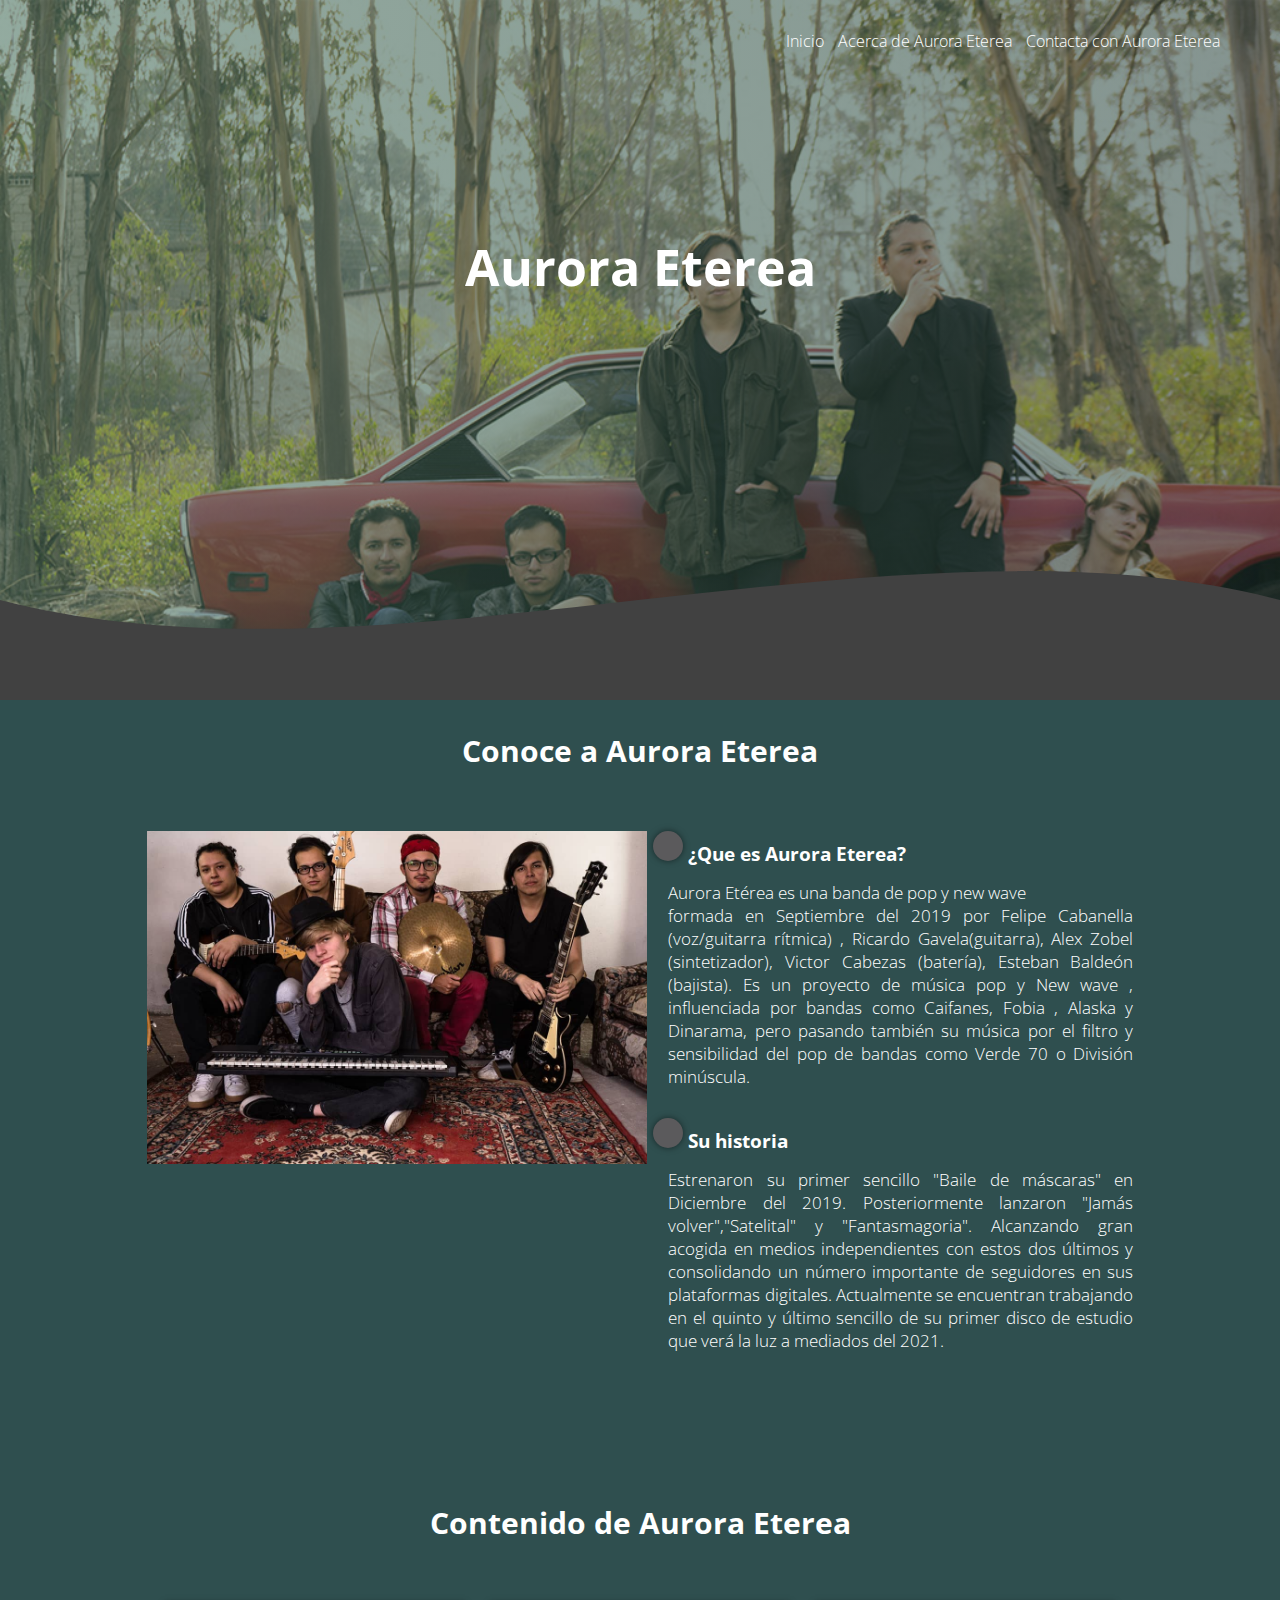
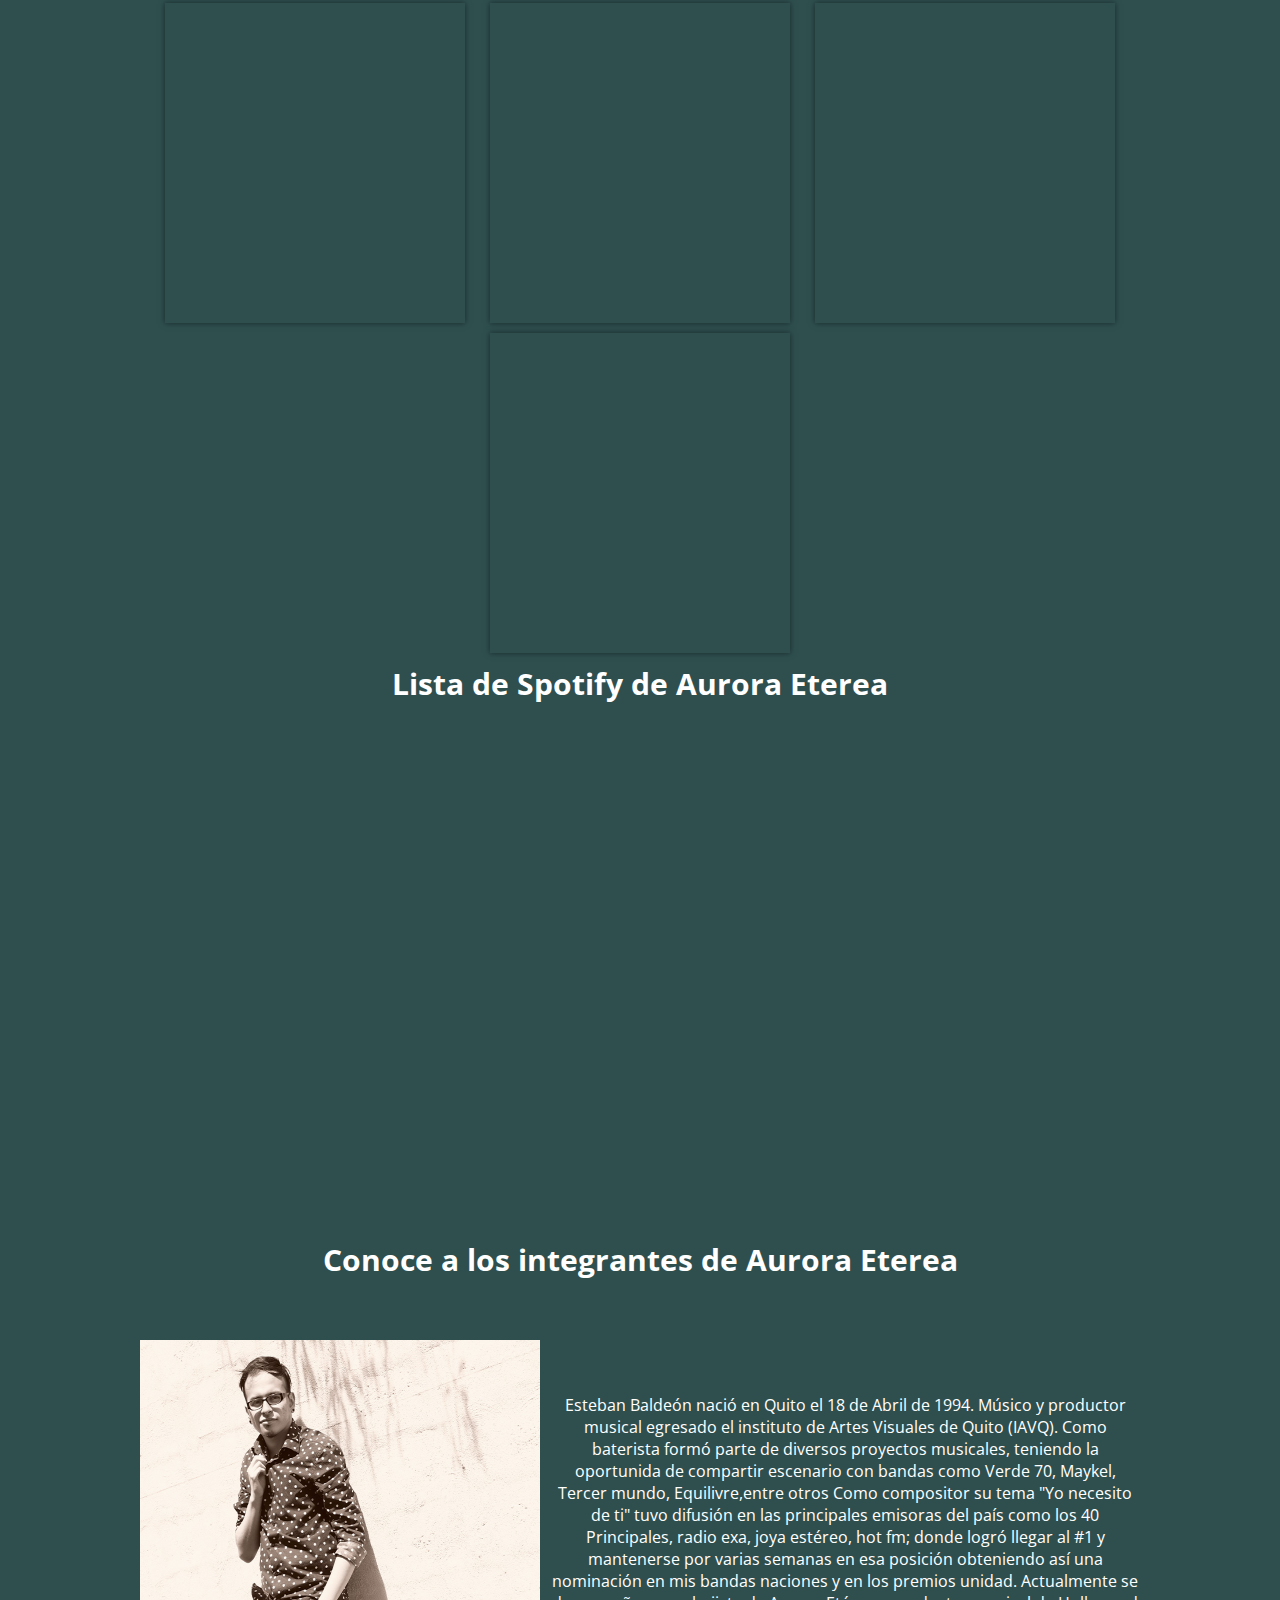
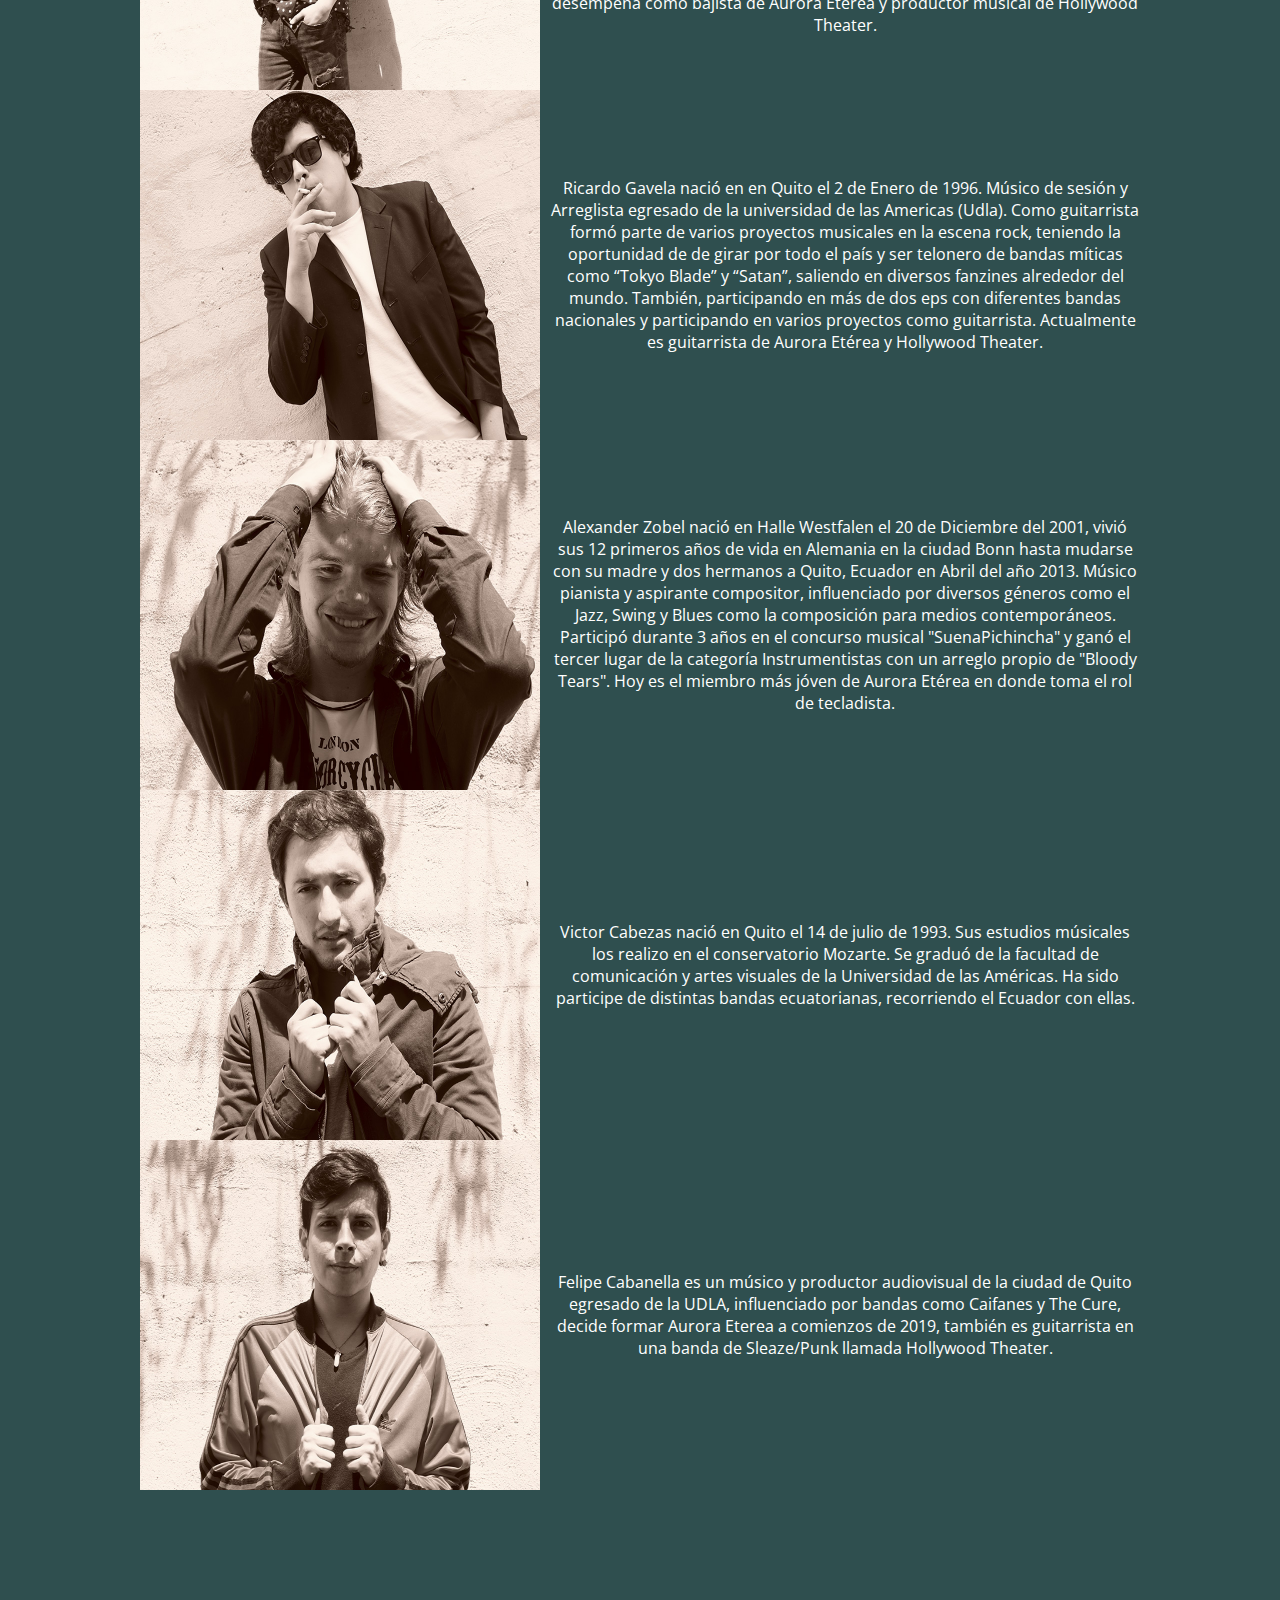
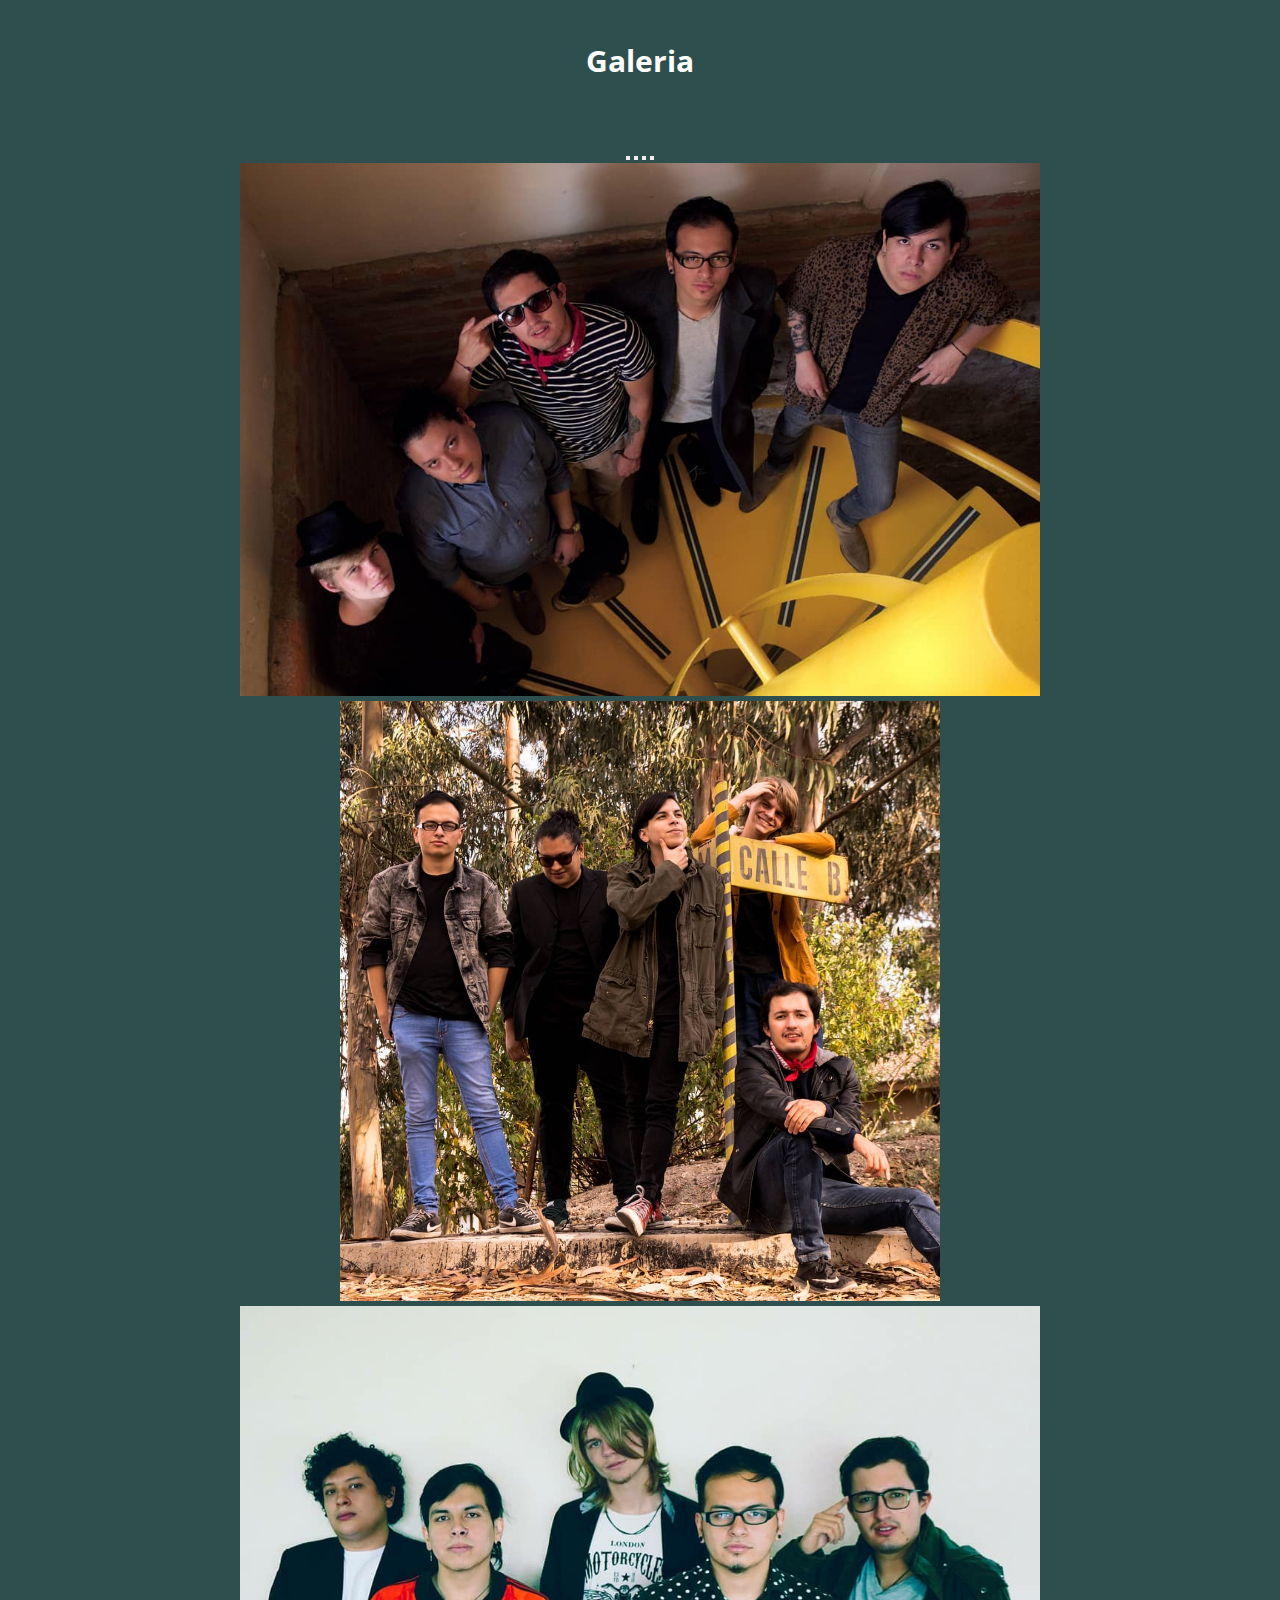
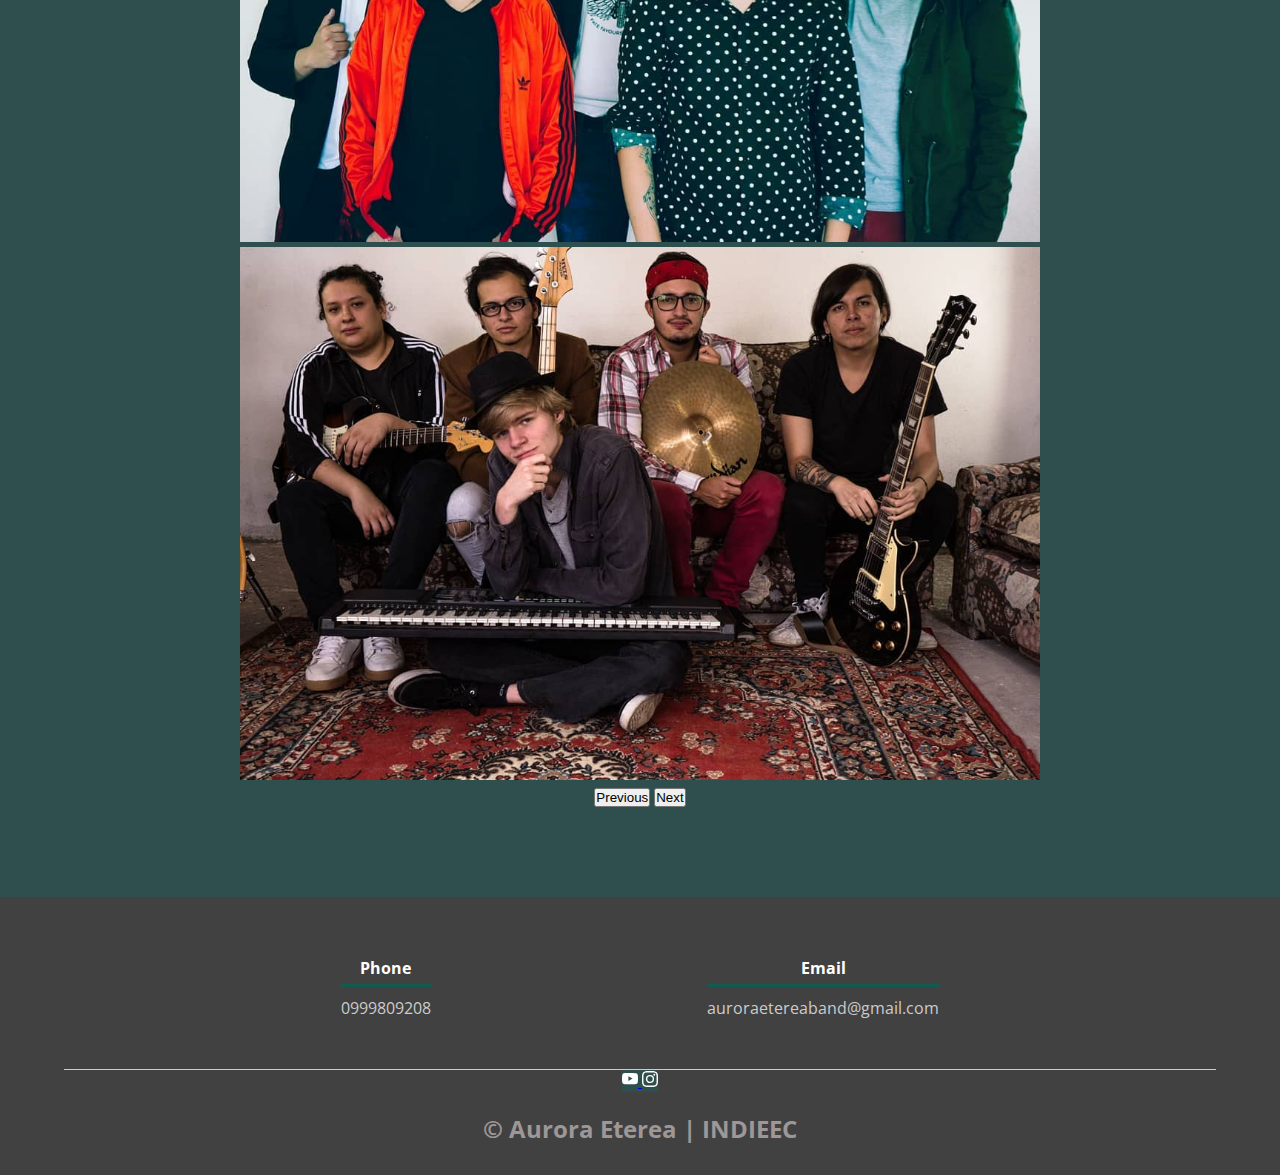
==== training/Página web AuroraEterea/index.html @ a6cabbe2 "aurora" ====
<!DOCTYPE html>
<html lang="es">

<head>
    <meta charset="UTF-8">
    <meta name="viewport" content="width=device-width, initial-scale=1.0">
    <meta http-equiv="X-UA-Compatible" content="ie=edge">
    <title>Página De Aurora Eterea</title>
    <link rel="shortcut icon" href="img/logops4.png" type="image/x-icon">
    <link rel="stylesheet" href="css/estilos.css">
    <link href="https://fonts.googleapis.com/css?family=Open+Sans:300,400,700,800&display=swap" rel="stylesheet"> 
    <link href="https://cdn.jsdelivr.net/npm/bootstrap@5.0.0-beta3/dist/css/bootstrap.min.css" rel="stylesheet" integrity="sha384-eOJMYsd53ii+scO/bJGFsiCZc+5NDVN2yr8+0RDqr0Ql0h+rP48ckxlpbzKgwra6" crossorigin="anonymous">
</head>

<body>
    <header class="mx-auto">
        <nav>
            <a href="https://jag-mosquera.github.io/training/html/cards.html">Inicio</a>
            <a href="#sobrenosotros">Acerca de Aurora Eterea</a>
            <a href="#contacto-banda">Contacta con Aurora Eterea</a>
        </nav>
        <section class="textos-header">
            <h1 class="mt-5">Aurora Eterea</h1>
        </section>
        <div class="wave" style="height: 150px; overflow: hidden;"><svg viewBox="0 0 500 150" preserveAspectRatio="none"
                style="height: 100%; width: 100%;">
                <path d="M0.00,49.98 C150.00,150.00 349.20,-50.00 500.00,49.98 L500.00,150.00 L0.00,150.00 Z"
                    style="stroke: none; fill:  #414141;"></path>
            </svg></div>
    </header>
    <main>
        <section class="contenedor sobre-nosotros" id=sobrenosotros>
            <h2 class="titulo">Conoce a Aurora Eterea</h2>
            <div class="contenedor-sobre-nosotros">
                <img src="img/auroraeterea_ec_20200909_3 - Esteban Baldeon D..png" alt="" class="imagen-about-us">
                <div class="contenido-textos">
                    <h3 style="color: white;"><span></span>¿Que es Aurora Eterea?</h3>
                    <p style="color: white;font-size: 17px;">Aurora Etérea es una banda de pop y new wave <br> formada en Septiembre del 2019 
                        por Felipe Cabanella (voz/guitarra rítmica) , Ricardo Gavela(guitarra), Alex Zobel (sintetizador), Victor Cabezas (batería), Esteban Baldeón (bajista).
                        Es un proyecto de música pop y New wave , influenciada por bandas como Caifanes, Fobia , Alaska y Dinarama, pero pasando también su música por el filtro y sensibilidad del pop de bandas como Verde 70 o División minúscula.</p>
                    <h3 style="color: white;"><span></span>Su historia</h3>
                    <p style="color: white; font-size: 17px;">Estrenaron su primer sencillo "Baile de máscaras" en Diciembre del 2019. Posteriormente lanzaron "Jamás volver","Satelital" y "Fantasmagoria". Alcanzando gran acogida en medios independientes con estos dos últimos y consolidando un número importante de seguidores en sus plataformas digitales.
                        Actualmente se encuentran trabajando en el quinto y último sencillo de su primer disco de estudio que verá la luz a mediados del 2021.</p>
                </div>
            </div>
        </section>
        <section class="portafolio" style="background-color: darkslategray;"> 
            <div class="contenedor">
                <h2 class="titulo">Contenido de Aurora Eterea</h2>
                <div class="galeria-port">
                    <div class="imagen-port">
                        <iframe width="300" height="315" src="https://www.youtube.com/embed/c3jq-E8yBq0" title="YouTube video player" frameborder="0" allow="accelerometer; autoplay; clipboard-write; encrypted-media; gyroscope; picture-in-picture" allowfullscreen></iframe>

                    </div>
                   
                    <div class="imagen-port">
                        <iframe width="300" height="315" src="https://www.youtube.com/embed/4abSCuJY9As" title="YouTube video player" frameborder="0" allow="accelerometer; autoplay; clipboard-write; encrypted-media; gyroscope; picture-in-picture" allowfullscreen></iframe>
                    </div>
                    <div class="imagen-port">
                        <iframe width="300" height="315" src="https://www.youtube.com/embed/-caGmzNxr68" title="YouTube video player" frameborder="0" allow="accelerometer; autoplay; clipboard-write; encrypted-media; gyroscope; picture-in-picture" allowfullscreen></iframe>
                    
                    </div>
                    <div class="imagen-port">
                        <iframe width="300" height="315" src="https://www.youtube.com/embed/eLz2HJqDyKE" title="YouTube video player" frameborder="0" allow="accelerometer; autoplay; clipboard-write; encrypted-media; gyroscope; picture-in-picture" allowfullscreen></iframe>
                    </div>
                </div>
                <h2  class="titulo mt-3">Lista de Spotify de Aurora Eterea</h2>
                <section>
                   <center><iframe src="https://open.spotify.com/embed/artist/0bboArPKy4xjjBRge7k4kN" width="290" height="350" frameborder="0" allowtransparency="true" allow="encrypted-media" class="mx-auto"></iframe></center> 
                </section>
            </div>
        </section>
    <!--
        <section class="clientes contenedor">
            <h2 class="titulo">Que opinan acerca de Aurora Eterea</h2>
            <div class="cards">
                <div class="card">
                    <img src="img/face1.jpg" alt="">
                    <div class="contenido-texto-card">
                        <h4>Name</h4>
                        <p>Lorem ipsum dolor sit amet consectetur adipisicing elit. Vitae, sapiente!</p>
                    </div>
                </div>
                <div class="card">
                    <img src="img/face2.jpg" alt="">
                    <div class="contenido-texto-card">
                        <h4>Name</h4>
                        <p>Lorem ipsum dolor sit amet consectetur adipisicing elit. Vitae, sapiente!</p>
                    </div>
                </div>
            </div>
        </section>
        --->
        <section class="about-services" style="background-color: darkslategray;">
            <div class="contenedor">
                <h2 class="titulo">Conoce a los integrantes de Aurora Eterea</h2>
                <center>
                <div class="servicio-cont">
                        <img src="img/DSC03781.JPG" alt=""  width="400" height="350" class="img-fluid">
                        
                        <p style="color: white; margin-left: 10px;" class="mt-1">Esteban Baldeón nació en Quito el 18 de Abril de 1994.
                            Músico y productor musical egresado el instituto de
                            Artes Visuales de Quito (IAVQ). Como baterista formó
                            parte de diversos proyectos musicales, teniendo la
                            oportunida de compartir escenario con bandas como
                            Verde 70, Maykel, Tercer mundo, Equilivre,entre otros
                            Como compositor su tema "Yo necesito de ti" tuvo
                            difusión en las principales emisoras del país como los
                            40 Principales, radio exa, joya estéreo, hot fm; donde
                            logró llegar al #1 y mantenerse por varias semanas en
                            esa posición obteniendo así una nominación en mis
                            bandas naciones y en los premios unidad. Actualmente
                            se desempeña como bajista de Aurora Etérea y
                            productor musical de Hollywood Theater.</p>
                    </div>
                </center>
                <center>
                    <div class="servicio-cont mt-2">
                        <img src="img/DSC03762.JPG" alt="" width="400" height="350" class="img-fluid">
                        
                        <p style="color: white; margin-left: 10px;" class="mt-1" >Ricardo Gavela nació en en Quito el 2 de Enero de 1996.
                            Músico de sesión y Arreglista egresado de la universidad
                            de las Americas (Udla). Como guitarrista formó parte de
                            varios proyectos musicales en la escena rock, teniendo
                             la oportunidad de de girar por todo el país y ser telonero
                            de bandas míticas como “Tokyo Blade” y “Satan”, saliendo
                            en diversos fanzines alrededor del mundo. También,
                            participando en más de dos eps con diferentes bandas
                            nacionales y participando en varios proyectos como
                            guitarrista. Actualmente es guitarrista de Aurora Etérea
                            y Hollywood Theater.</p>
                    </div>
                </center>
                <center>

                    <div class="servicio-cont mt-2">
                        <img src="img/DSC03746.JPG"width="400" height="350" class="img-fluid">
                        
                        <p style="color: white; margin-left: 10px;" class="mt-1">Alexander Zobel nació en Halle Westfalen el 20 de Diciembre
                            del 2001, vivió sus 12 primeros años de vida en Alemania en
                            la ciudad Bonn hasta mudarse con su madre y dos hermanos
                            a Quito, Ecuador en Abril del año 2013. Músico pianista y
                            aspirante compositor, influenciado por diversos géneros
                            como el Jazz, Swing y Blues como la composición para
                            medios contemporáneos. Participó durante 3 años en el
                            concurso musical "SuenaPichincha" y ganó el tercer lugar de
                            la categoría Instrumentistas con un arreglo propio de
                            "Bloody Tears". Hoy es el miembro más jóven de Aurora Etérea
                            en donde toma el rol de tecladista.</p>
                    </div>
                </center>
                <center>
                    <div class="servicio-cont mt-2">
                        <img src="img/DSC03795.JPG"width="400" height="350" class="img-fluid">
                        <p style="color: white; margin-left: 10px;" class="mt-1"">Victor Cabezas nació en Quito el 14 de julio de 1993.
                            Sus estudios músicales los realizo en el conservatorio
                            Mozarte. Se graduó de la facultad de comunicación y
                            artes visuales de la Universidad de las Américas. Ha
                            sido participe de distintas bandas ecuatorianas,
                            recorriendo el Ecuador con ellas.</p>
                    </div>
                </center>
                <center>
                    <div class="servicio-cont mt-2">
                        <img src="img/DSC03830.JPG"width="400" height="350" class="img-fluid">
                        <p style="color: white; margin-left: 10px;" class="mt-1"" >Felipe Cabanella es un músico y productor
                            audiovisual de la ciudad de Quito egresado
                            de la UDLA, influenciado por bandas como
                            Caifanes y The Cure, decide formar Aurora
                            Eterea a comienzos de 2019, también es
                            guitarrista en una banda de Sleaze/Punk
                            llamada Hollywood Theater.</p>
                    </div>
                </center>
                    <div class="servicio-ind">
                        
                    </div>
                </div>
                    </section>
        <section class="about-services " style="background-color:darkslategray;">
            <div class="contenedor">
                <h2 class="titulo">Galeria</h2>
                <center>
                    
                    <div id="carouselExampleIndicators" class="carousel slide" data-bs-ride="carousel">
                        <div class="carousel-indicators">
                          <button type="button" data-bs-target="#carouselExampleIndicators" data-bs-slide-to="0" class="active" aria-current="true" aria-label="Slide 1"></button>
                          <button type="button" data-bs-target="#carouselExampleIndicators" data-bs-slide-to="1" aria-label="Slide 2"></button>
                          <button type="button" data-bs-target="#carouselExampleIndicators" data-bs-slide-to="2" aria-label="Slide 3"></button>
                          <button type="button" data-bs-target="#carouselExampleIndicators" data-bs-slide-to="3" aria-label="Slide 4"></button>
                        </div>
                        <div class="carousel-inner">
                          <div class="carousel-item active">
                            <img src="img/auroraeterea_ec_20200917_1 - Esteban Baldeon D..png" class="d-block w-60 img-fluid" alt="..." style="max-width: 80%;">
                          </div>
                          <div class="carousel-item">
                            <img src="img/auroraeterea_ec_20201002_2 - Esteban Baldeon D..png" class="d-block w-60 img-fluid" alt="..." style="max-width: 60%;">
                          </div>
                          <div class="carousel-item">
                            <img src="img/auroraeterea_ec_20210325_122359 - Esteban Baldeon D..jpg" class="d-block w-60 img-fluid" alt="..." style="max-width: 80%;">
                          </div>
                          <div class="carousel-item">
                            <img src="img/auroraeterea_ec_20200909_3 - Esteban Baldeon D..png" class="d-block w-60 img-fluid" alt="..."  style="max-width: 80%;">
                          </div>
                        </div>
                        <button class="carousel-control-prev" type="button" data-bs-target="#carouselExampleIndicators" data-bs-slide="prev">
                          <span class="carousel-control-prev-icon" aria-hidden="true"></span>
                          <span class="visually-hidden">Previous</span>
                        </button>
                        <button class="carousel-control-next" type="button" data-bs-target="#carouselExampleIndicators" data-bs-slide="next">
                          <span class="carousel-control-next-icon" aria-hidden="true"></span>
                          <span class="visually-hidden">Next</span>
                        </button>
                      </div>
                </center>
        </section>
    </main>
    <footer>
        <div class="contenedor-footer">
            <div class="content-foo">
                <h4>Phone</h4>
                <p>0999809208</p>
            </div>
            <div class="content-foo">
                <h4>Email</h4>
                <p>auroraetereaband@gmail.com</p>
            </div>
           
        </div>
        <div id="contacto-banda">
        <center class="mt-1">
          <a type="button" class="btn" href="https://youtube.com/channel/UC7AYu0XoNUonoOu46rYmiGQ"
          style="background-color: darkslategray;">
            
            <svg xmlns="http://www.w3.org/2000/svg" width="16" height="16" fill="white" class="bi bi-youtube" viewBox="0 0 16 16">
<path d="M8.051 1.999h.089c.822.003 4.987.033 6.11.335a2.01 2.01 0 0 1 1.415 1.42c.101.38.172.883.22 1.402l.01.104.022.26.008.104c.065.914.073 1.77.074 1.957v.075c-.001.194-.01 1.108-.082 2.06l-.008.105-.009.104c-.05.572-.124 1.14-.235 1.558a2.007 2.007 0 0 1-1.415 1.42c-1.16.312-5.569.334-6.18.335h-.142c-.309 0-1.587-.006-2.927-.052l-.17-.006-.087-.004-.171-.007-.171-.007c-1.11-.049-2.167-.128-2.654-.26a2.007 2.007 0 0 1-1.415-1.419c-.111-.417-.185-.986-.235-1.558L.09 9.82l-.008-.104A31.4 31.4 0 0 1 0 7.68v-.122C.002 7.343.01 6.6.064 5.78l.007-.103.003-.052.008-.104.022-.26.01-.104c.048-.519.119-1.023.22-1.402a2.007 2.007 0 0 1 1.415-1.42c.487-.13 1.544-.21 2.654-.26l.17-.007.172-.006.086-.003.171-.007A99.788 99.788 0 0 1 7.858 2h.193zM6.4 5.209v4.818l4.157-2.408L6.4 5.209z"></path>
</svg>
</a>
        
            <a type="button" class="btn" href="https://instagram.com/auroraeterea_ec?igshid=cuflc5kkgv72" style="background-color: darkslategray;">
              <svg xmlns="http://www.w3.org/2000/svg" width="16" height="16" fill="white" class="bi bi-instagram" viewBox="0 0 16 16">
<path d="M8 0C5.829 0 5.556.01 4.703.048 3.85.088 3.269.222 2.76.42a3.917 3.917 0 0 0-1.417.923A3.927 3.927 0 0 0 .42 2.76C.222 3.268.087 3.85.048 4.7.01 5.555 0 5.827 0 8.001c0 2.172.01 2.444.048 3.297.04.852.174 1.433.372 1.942.205.526.478.972.923 1.417.444.445.89.719 1.416.923.51.198 1.09.333 1.942.372C5.555 15.99 5.827 16 8 16s2.444-.01 3.298-.048c.851-.04 1.434-.174 1.943-.372a3.916 3.916 0 0 0 1.416-.923c.445-.445.718-.891.923-1.417.197-.509.332-1.09.372-1.942C15.99 10.445 16 10.173 16 8s-.01-2.445-.048-3.299c-.04-.851-.175-1.433-.372-1.941a3.926 3.926 0 0 0-.923-1.417A3.911 3.911 0 0 0 13.24.42c-.51-.198-1.092-.333-1.943-.372C10.443.01 10.172 0 7.998 0h.003zm-.717 1.442h.718c2.136 0 2.389.007 3.232.046.78.035 1.204.166 1.486.275.373.145.64.319.92.599.28.28.453.546.598.92.11.281.24.705.275 1.485.039.843.047 1.096.047 3.231s-.008 2.389-.047 3.232c-.035.78-.166 1.203-.275 1.485a2.47 2.47 0 0 1-.599.919c-.28.28-.546.453-.92.598-.28.11-.704.24-1.485.276-.843.038-1.096.047-3.232.047s-2.39-.009-3.233-.047c-.78-.036-1.203-.166-1.485-.276a2.478 2.478 0 0 1-.92-.598 2.48 2.48 0 0 1-.6-.92c-.109-.281-.24-.705-.275-1.485-.038-.843-.046-1.096-.046-3.233 0-2.136.008-2.388.046-3.231.036-.78.166-1.204.276-1.486.145-.373.319-.64.599-.92.28-.28.546-.453.92-.598.282-.11.705-.24 1.485-.276.738-.034 1.024-.044 2.515-.045v.002zm4.988 1.328a.96.96 0 1 0 0 1.92.96.96 0 0 0 0-1.92zm-4.27 1.122a4.109 4.109 0 1 0 0 8.217 4.109 4.109 0 0 0 0-8.217zm0 1.441a2.667 2.667 0 1 1 0 5.334 2.667 2.667 0 0 1 0-5.334z"></path>
</svg>
            </a>
</div>
            </a>      </center>
            
        <h2 class="titulo-final">&copy; Aurora Eterea | INDIEEC</h2>
    
    </footer>
</body>
<!-- Option 1: Bootstrap Bundle with Popper -->
<script src="https://cdn.jsdelivr.net/npm/bootstrap@5.0.0-beta3/dist/js/bootstrap.bundle.min.js" integrity="sha384-JEW9xMcG8R+pH31jmWH6WWP0WintQrMb4s7ZOdauHnUtxwoG2vI5DkLtS3qm9Ekf" crossorigin="anonymous"></script>
<script src="https://cdn.jsdelivr.net/npm/@popperjs/core@2.9.1/dist/umd/popper.min.js" integrity="sha384-SR1sx49pcuLnqZUnnPwx6FCym0wLsk5JZuNx2bPPENzswTNFaQU1RDvt3wT4gWFG" crossorigin="anonymous"></script>
<script src="https://cdn.jsdelivr.net/npm/bootstrap@5.0.0-beta3/dist/js/bootstrap.min.js" integrity="sha384-j0CNLUeiqtyaRmlzUHCPZ+Gy5fQu0dQ6eZ/xAww941Ai1SxSY+0EQqNXNE6DZiVc" crossorigin="anonymous"></script>
</html>
---- training/Página web AuroraEterea/css/estilos.css ----
* {
    margin: 0;
    padding: 0;
    box-sizing: border-box;
}

body {
    font-family: 'open sans';
}
main{
    background-color: darkslategrey;
}
.contenedor {
    padding: 60px 0;
    width: 90%;
    max-width: 1000px;
    margin: auto;
    overflow: hidden;
    background-color: darkslategrey;
}

.titulo {
    color: #ffffff;
    font-size: 30px;
    text-align: center;
    margin-bottom: 60px;
}

/* Header */

header {
    width: 100%;
    height: 700px;
    background: #bc4e9c;
    /* fallback for old browsers */
    background: linear-gradient(to right, #47745e91, #162e2788), url(../img/header.jpg);
    /* Chrome 10-25, Safari 5.1-6 */
    background: linear-gradient(to right, #416b5791, #1a362f88), url(../img/header.jpg);
    /* W3C, IE 10+/ Edge, Firefox 16+, Chrome 26+, Opera 12+, Safari 7+ */
    background-size: cover;
    background-attachment: fixed;
    position: relative;
}

nav{
    text-align: right;
    padding: 30px 50px 0 0;
}

nav > a{
    color:#fff;
    font-weight: 300;
    text-decoration: none;
    margin-right: 10px;
}

nav > a:hover{
    text-decoration: underline;
}

header .textos-header{
    display: flex;
    height: 430px;
    width: 100%;
    align-items:center;
    justify-content: center;
    flex-direction: column;
    text-align: center;
}

.textos-header h1{
    font-size: 50px;
    color:#fff;
}

.textos-header h2{
    font-size: 30px;
    font-weight: 300;
    color:#fff;
}

.wave{
    position: absolute;
    bottom: 0;
    width: 100%;
}

/* About us */

main .sobre-nosotros{
    padding: 30px 0 60px 0;
}
.contenedor-sobre-nosotros{
    display: flex;
    justify-content: space-evenly;
}

.imagen-about-us{
    width: 50%;
    height: 80%;
}

.sobre-nosotros .contenido-textos{
    width: 48%;
}

.contenido-textos h3{
    margin-bottom: 15px;
}

.contenido-textos h3 span{
    background: #5b5a5c;
    color: #fff;
    border-radius: 50%;
    display: inline-block;
    text-align: center;
    width: 30px;
    height: 30px;
    padding: 2px;
    box-shadow: 0 0 6px 0 rgba(0, 0, 0, .5);
    margin-right: 5px;
}

.contenido-textos p{
    padding: 0px 0px 30px 15px;
    font-weight: 300;
    text-align: justify;
}

/* Galeria */


.portafolio{
    background: #f2f2f2;
}

.galeria-port{
    display: flex;
    justify-content: space-evenly;
    flex-wrap: wrap;
}

.imagen-port{
    width: 30%;
    margin-bottom: 10px;
    overflow: hidden;
    position: relative;
    cursor: pointer;
    box-shadow: 0 0 6px 0 rgba(0, 0, 0, .5);
}

.imagen-port > img{
    width: 100%;
    height: 100%;
    object-fit: cover;
    display: block;
}

.hover-galeria{
    position: absolute;
    width: 100%;
    height: 100%;
    top: 0;
    transform: scale(0);
    background: hsla(273,91%,27%, 0.7);
    transition: transform .5s;
    display: flex;
    justify-content: center;
    align-items: center;
    flex-direction: column;
}

.hover-galeria img{
    width: 50px;
}

.hover-galeria p{
    color: #fff;
}

.imagen-port:hover .hover-galeria{
    transform: scale(1);
}

/* Clients */

.cards{
    display: flex;
    justify-content: space-evenly;
}

.cards .card{
    background: #414141;
    display: flex;
    width: 46%;
    height: 200px;
    align-items: center;
    justify-content: space-evenly;
    border-radius: 5px;
    box-shadow: 0 0 6px 0 rgba(0, 0, 0, 0.6);
}

.cards .card img{
    width: 100px;
    height: 100px;
    object-fit: cover;
    border: 3px solid #fff;
    border-radius: 50%;
    display: block;
}

.cards .card > .contenido-texto-card{
    width: 60%;
    color: #fff;
}

.cards .card > .contenido-texto-card p{
    font-weight: 300;
    padding-top: 5px;
}

/*  Our team */

.about-services{
    background: #f2f2f2;
    padding-bottom: 30px;
}


.servicio-cont{
    display:flex;
    justify-content: space-between;
    align-items: center;
}

.servicio-ind{
    width: 35%;
    text-align: center;
}

.servicio-ind img{
    width: 90%;
}

.servicio-ind h3{
    margin: 10px 0;
}

.servicio-ind p{
    font-weight: 300;
    text-align: justify;
}

/* footer */

footer{
    background: #414141;
    padding: 60px 0 30px 0;
    margin: auto;
    overflow: hidden;
    background-color: #414141;
}

.contenedor-footer{
    display: flex;
    width: 90%;
    justify-content: space-evenly;
    margin: auto;
    padding-bottom: 50px;
    border-bottom: 1px solid #ccc;
}

.content-foo{
    text-align: center;
}

.content-foo h4{
    color: #fff;
    border-bottom: 3px solid #125c4f;
    padding-bottom: 5px;
    margin-bottom: 10px;
}

.content-foo p{
    color: #ccc;
}

.titulo-final{
    text-align: center;
    font-size: 24px;
    margin: 20px 0 0 0;
    color: #9e9797;
}

@media screen and (max-width:900px){
    header{
        background-position: center;
    }

    .contenedor-sobre-nosotros{
        flex-direction: column;
        justify-content: center;
        align-items: center;
    }

    .sobre-nosotros .contenido-textos{
        width: 90%;
    }

    .imagen-about-us{
        width: 90%;
    }

    /* Galeria */

    .imagen-port{
        width: 44%;
    }

    /* Clientes */

    .cards{
        flex-direction: column;
        justify-content: center;
        align-items: center;
    }

    .cards .card{
        width: 90%;
    }

    .cards .card:first-child{
        margin-bottom: 30px;
    }

    /* servicios */

    .servicio-cont{
        justify-content: center;
        flex-direction: column;
    }

    .servicio-ind{
        width: 100%;
        text-align: center;
    }

    .servicio-ind:nth-child(1), .servicio-ind:nth-child(2){
        margin-bottom: 60px;
    }

    .servicio-ind img{
        width: 90%;
    }
}

@media screen and (max-width:500px){
    nav{
        text-align: center;
        padding: 30px 0 0 0;
    }

    nav > a{
        margin-right: 5px;
    }

    .textos-header h1{
        font-size: 35px;
    }

    .textos-header h2{
        font-size: 20px;
    }

    /* ABOUT US */

    .imagen-about-us{
        margin-bottom: 60px;
        width: 99%;
    }

    .sobre-nosotros .contenido-textos{
        width: 95%;
    }

    /* Galeria */

    .imagen-port{
        width: 95%;
    }

    /* Clients */

    .cards .card{
        height: 450px;
        display: flex;
        flex-direction: column;
        align-items: center;
    }

    .cards .card img{
        width: 90px;
        height: 90px;
    }

    /* Footer */

    .contenedor-footer{
        flex-direction: column;
        border: none;
    }

    .content-foo{
        margin-bottom: 20px;
        text-align: center;
    }

    .content-foo h4{
        border: none;
    }

    .content-foo p{
        color: #ccc;
        border-bottom: 1px solid #f2f2f2;
        padding-bottom: 20px;
    }

    .titulo-final{
        font-size: 20px;
    }
}
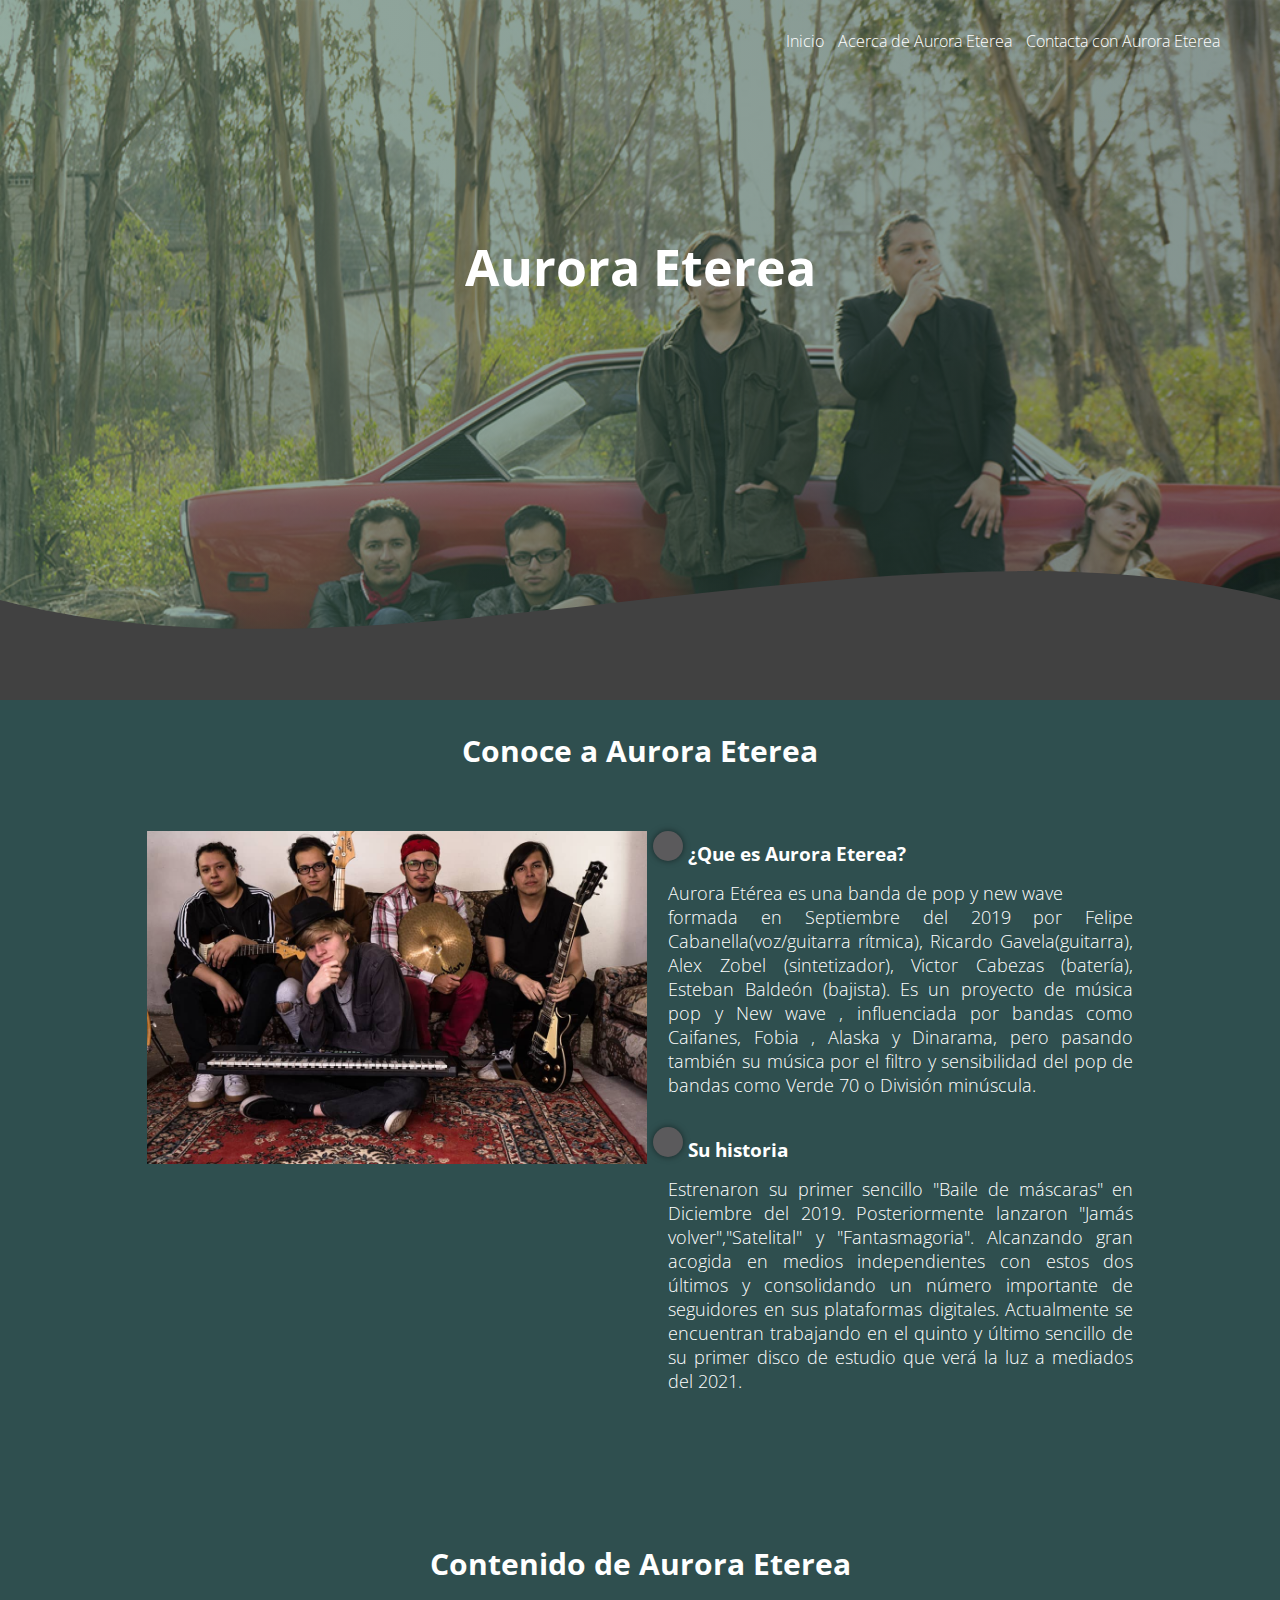
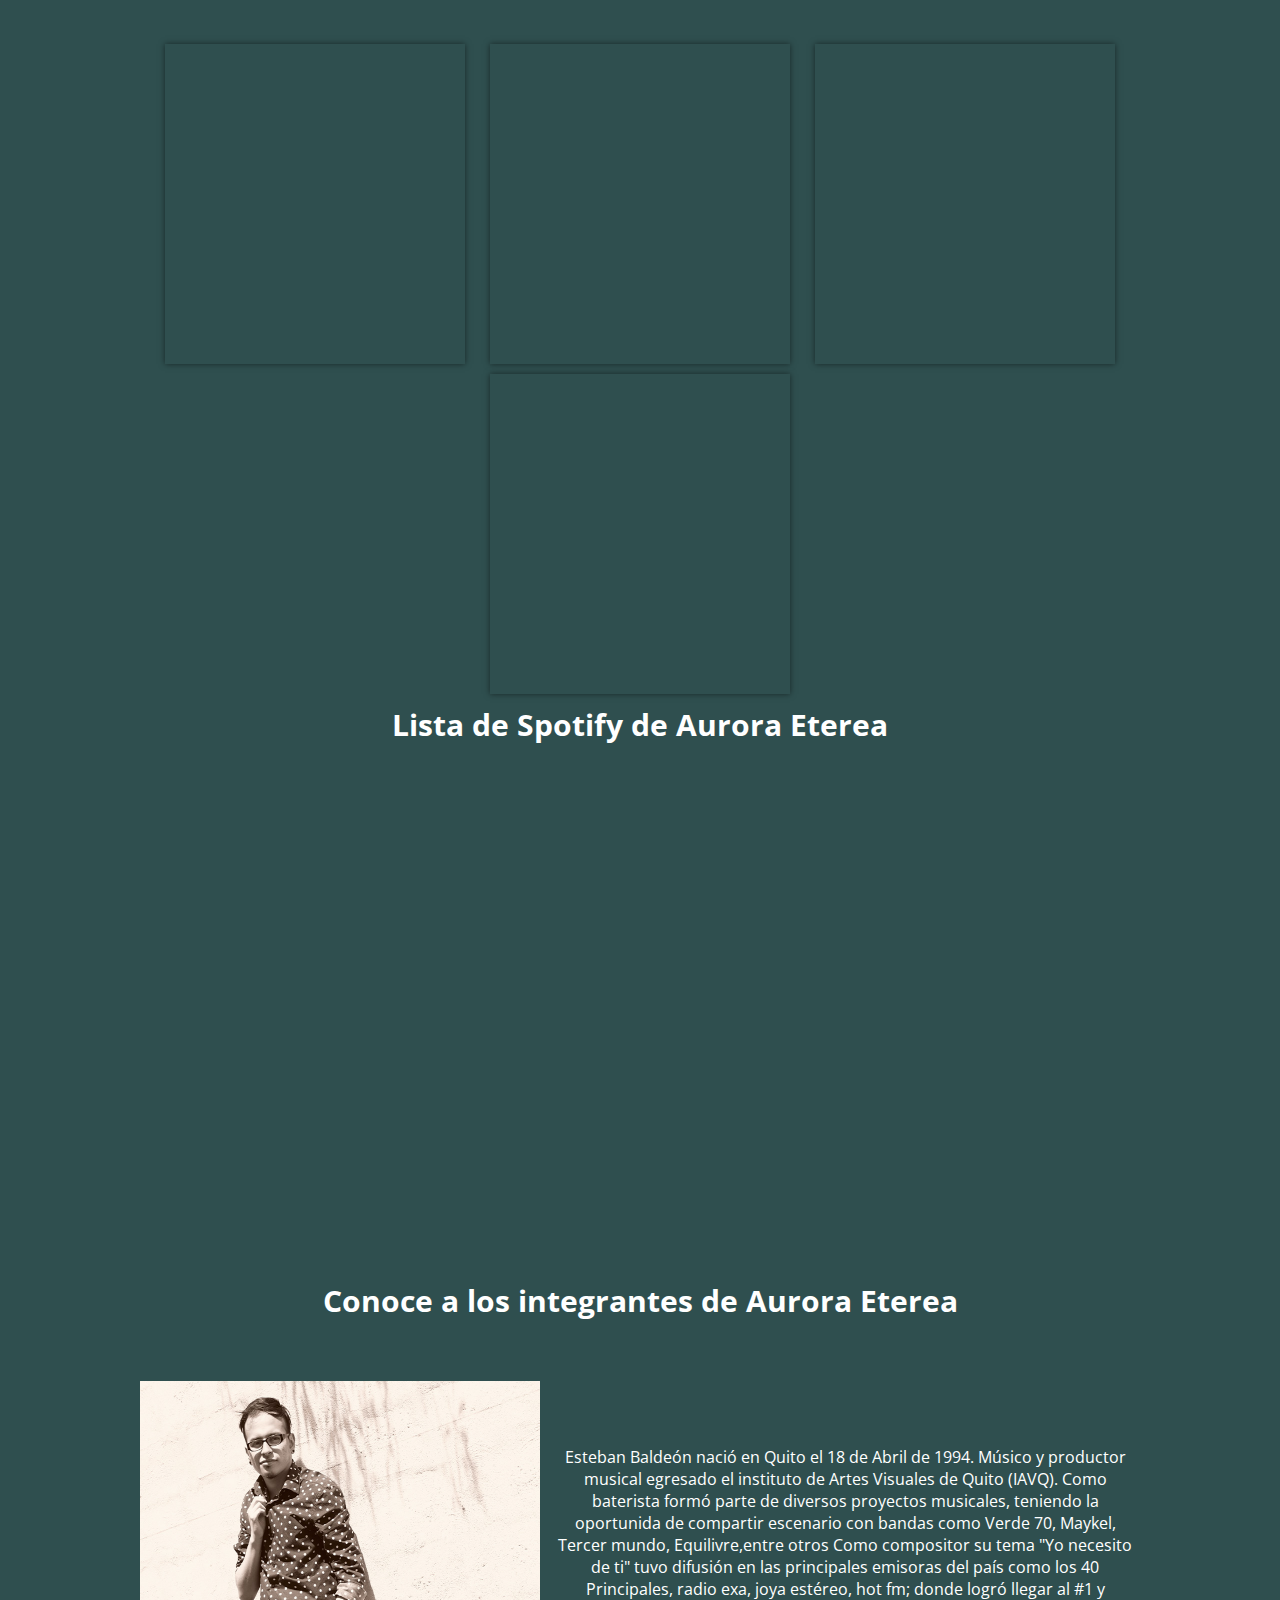
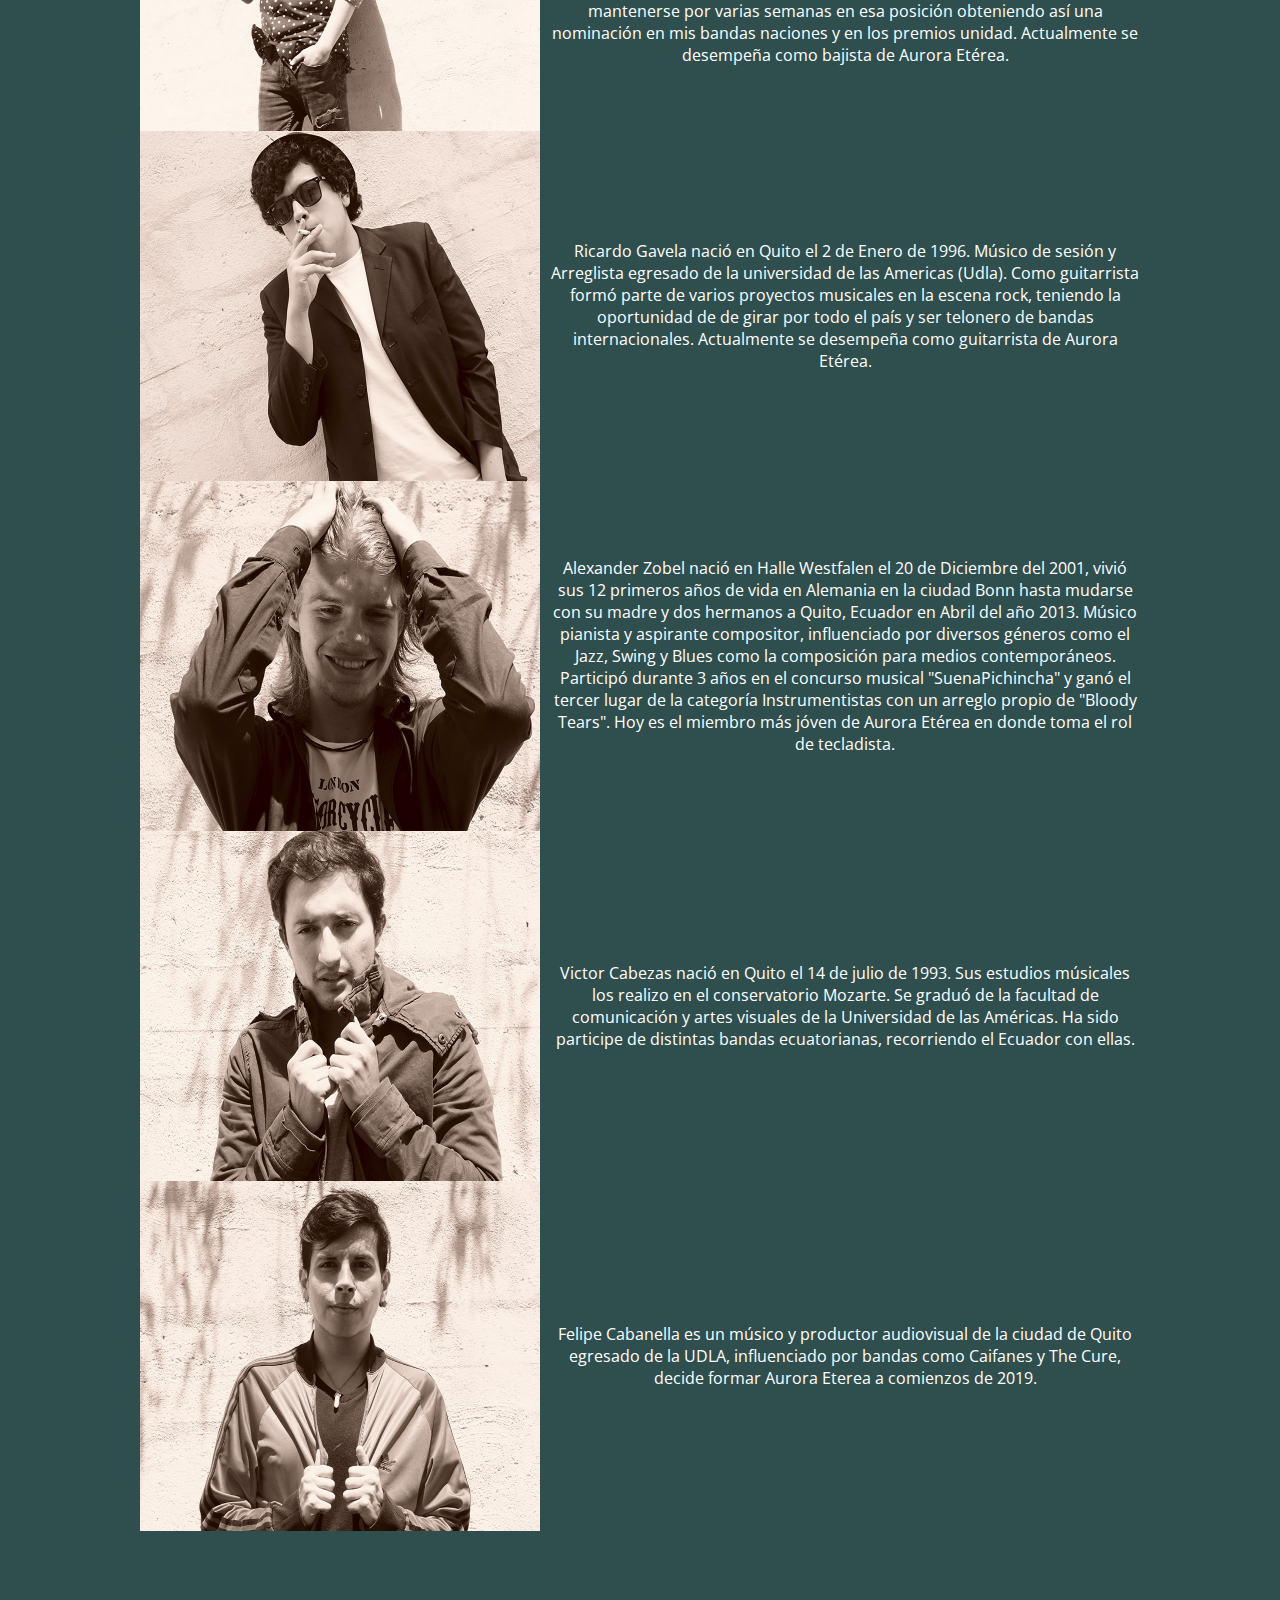
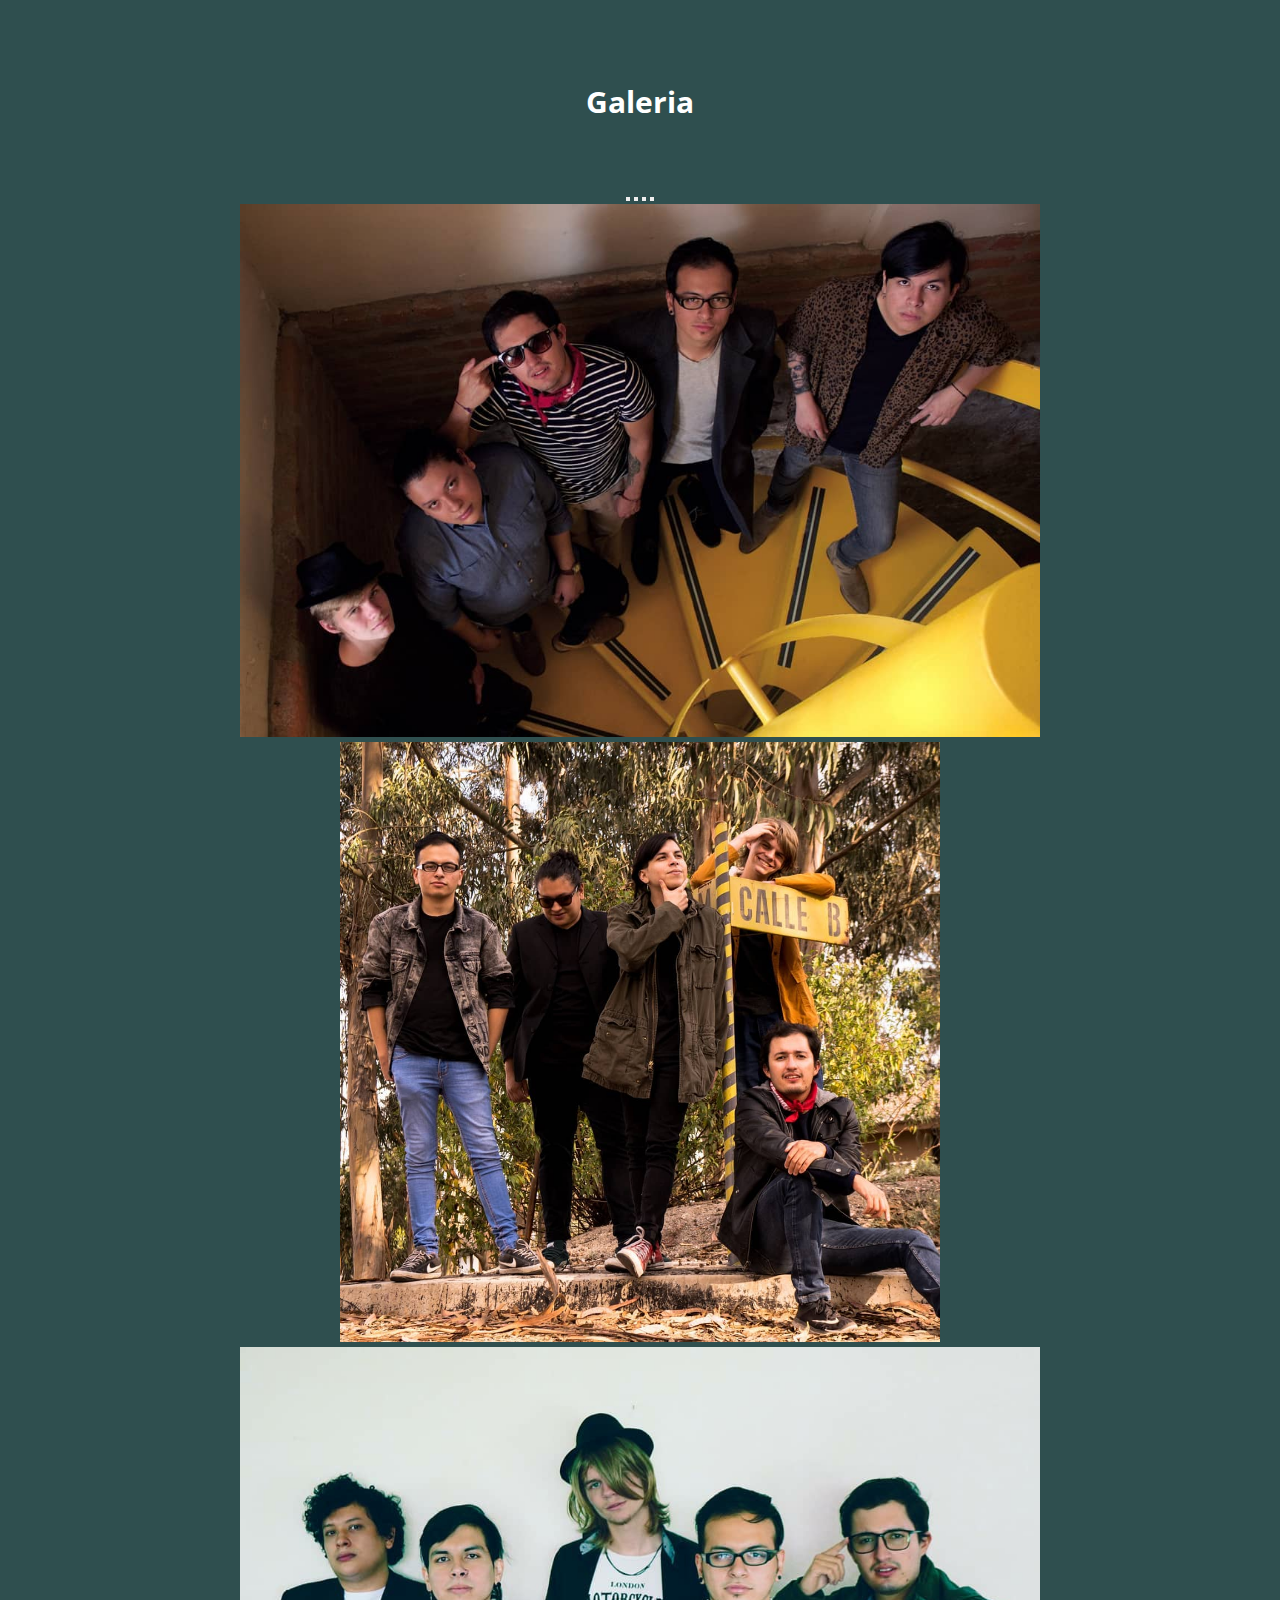
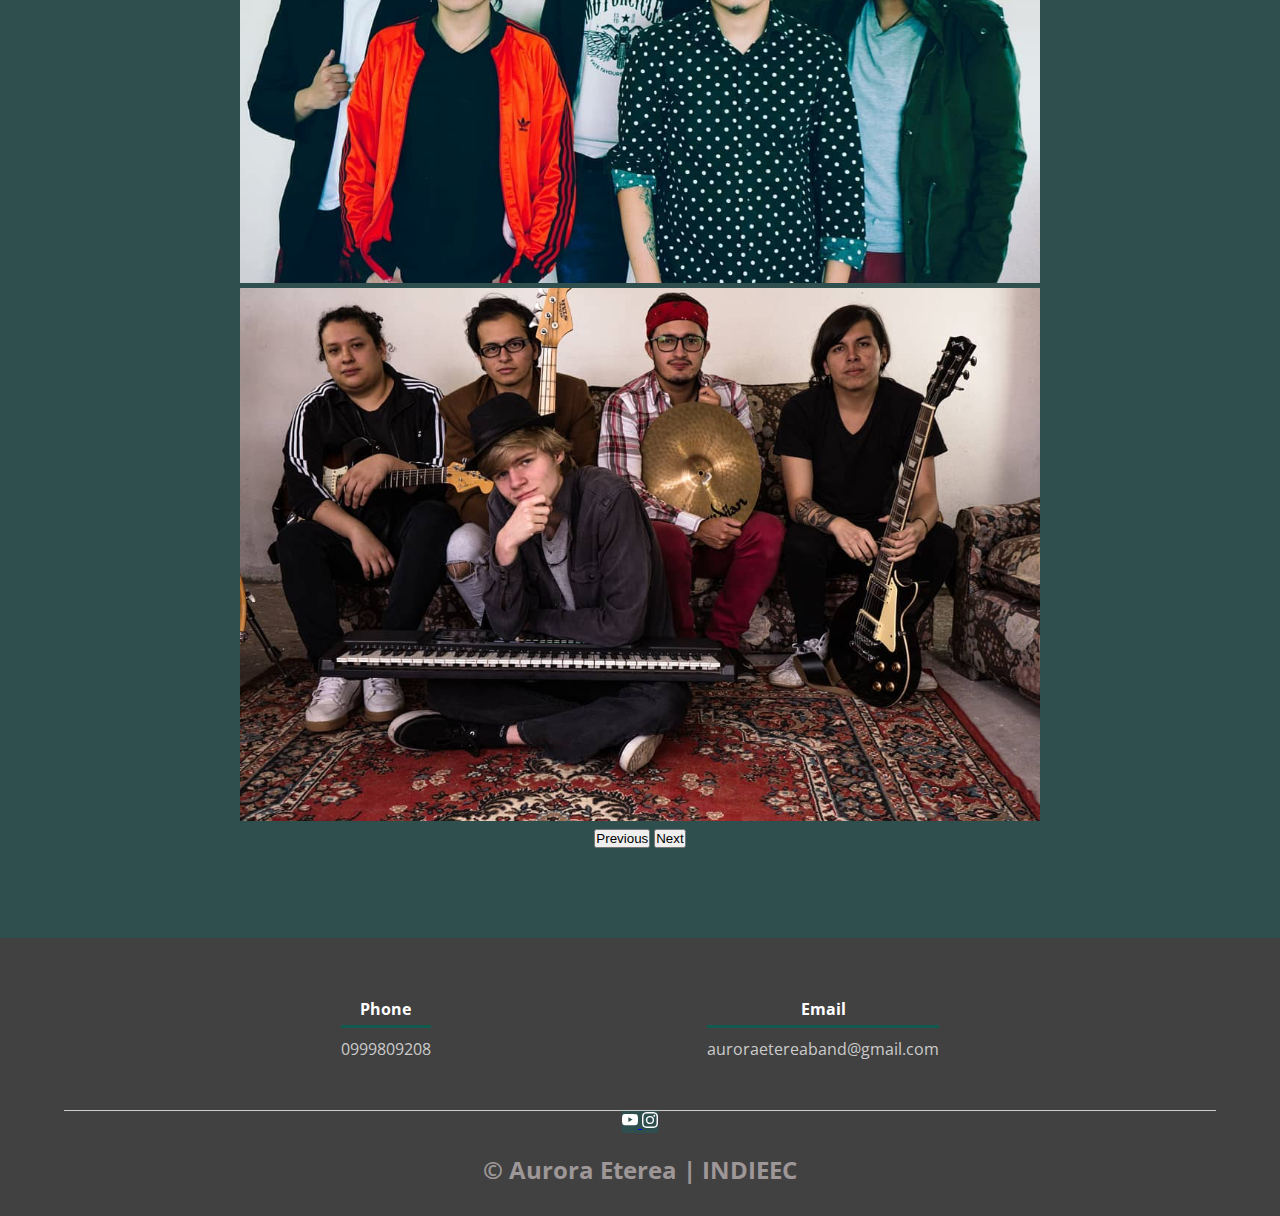
==== commit 21d34f7b: "Update index.html" ====
--- a/training/Página web AuroraEterea/index.html
+++ b/training/Página web AuroraEterea/index.html
@@ -35,11 +35,11 @@
                 <img src="img/auroraeterea_ec_20200909_3 - Esteban Baldeon D..png" alt="" class="imagen-about-us">
                 <div class="contenido-textos">
                     <h3 style="color: white;"><span></span>¿Que es Aurora Eterea?</h3>
-                    <p style="color: white;font-size: 17px;">Aurora Etérea es una banda de pop y new wave <br> formada en Septiembre del 2019 
-                        por Felipe Cabanella (voz/guitarra rítmica) , Ricardo Gavela(guitarra), Alex Zobel (sintetizador), Victor Cabezas (batería), Esteban Baldeón (bajista).
+                    <p style="color: white;font-size: 18px;" class="col d-grid mx-auto">Aurora Etérea es una banda de pop y new wave <br> formada en Septiembre del 2019 
+                        por Felipe Cabanella(voz/guitarra rítmica), Ricardo Gavela(guitarra), Alex Zobel (sintetizador), Victor Cabezas (batería), Esteban Baldeón (bajista).
                         Es un proyecto de música pop y New wave , influenciada por bandas como Caifanes, Fobia , Alaska y Dinarama, pero pasando también su música por el filtro y sensibilidad del pop de bandas como Verde 70 o División minúscula.</p>
                     <h3 style="color: white;"><span></span>Su historia</h3>
-                    <p style="color: white; font-size: 17px;">Estrenaron su primer sencillo "Baile de máscaras" en Diciembre del 2019. Posteriormente lanzaron "Jamás volver","Satelital" y "Fantasmagoria". Alcanzando gran acogida en medios independientes con estos dos últimos y consolidando un número importante de seguidores en sus plataformas digitales.
+                    <p style="color: white; font-size: 18px;" class="col d-grid mx-auto">Estrenaron su primer sencillo "Baile de máscaras" en Diciembre del 2019. Posteriormente lanzaron "Jamás volver","Satelital" y "Fantasmagoria". Alcanzando gran acogida en medios independientes con estos dos últimos y consolidando un número importante de seguidores en sus plataformas digitales.
                         Actualmente se encuentran trabajando en el quinto y último sencillo de su primer disco de estudio que verá la luz a mediados del 2021.</p>
                 </div>
             </div>
@@ -98,37 +98,14 @@
                 <div class="servicio-cont">
                         <img src="img/DSC03781.JPG" alt=""  width="400" height="350" class="img-fluid">
                         
-                        <p style="color: white; margin-left: 10px;" class="mt-1">Esteban Baldeón nació en Quito el 18 de Abril de 1994.
-                            Músico y productor musical egresado el instituto de
-                            Artes Visuales de Quito (IAVQ). Como baterista formó
-                            parte de diversos proyectos musicales, teniendo la
-                            oportunida de compartir escenario con bandas como
-                            Verde 70, Maykel, Tercer mundo, Equilivre,entre otros
-                            Como compositor su tema "Yo necesito de ti" tuvo
-                            difusión en las principales emisoras del país como los
-                            40 Principales, radio exa, joya estéreo, hot fm; donde
-                            logró llegar al #1 y mantenerse por varias semanas en
-                            esa posición obteniendo así una nominación en mis
-                            bandas naciones y en los premios unidad. Actualmente
-                            se desempeña como bajista de Aurora Etérea y
-                            productor musical de Hollywood Theater.</p>
+                        <p style="color: white; margin-left: 10px;" class="mt-1">Esteban Baldeón nació en Quito el 18 de Abril de 1994. Músico y productor musical egresado el instituto de Artes Visuales de Quito (IAVQ). Como baterista formó parte de diversos proyectos musicales, teniendo la oportunida de compartir escenario con bandas como Verde 70, Maykel, Tercer mundo, Equilivre,entre otros Como compositor su tema "Yo necesito de ti" tuvo difusión en las principales emisoras del país como los 40 Principales, radio exa, joya estéreo, hot fm; donde logró llegar al #1 y mantenerse por varias semanas en esa posición obteniendo así una nominación en mis bandas naciones y en los premios unidad. Actualmente se desempeña como bajista de Aurora Etérea. </p>
                     </div>
                 </center>
                 <center>
                     <div class="servicio-cont mt-2">
                         <img src="img/DSC03762.JPG" alt="" width="400" height="350" class="img-fluid">
                         
-                        <p style="color: white; margin-left: 10px;" class="mt-1" >Ricardo Gavela nació en en Quito el 2 de Enero de 1996.
-                            Músico de sesión y Arreglista egresado de la universidad
-                            de las Americas (Udla). Como guitarrista formó parte de
-                            varios proyectos musicales en la escena rock, teniendo
-                             la oportunidad de de girar por todo el país y ser telonero
-                            de bandas míticas como “Tokyo Blade” y “Satan”, saliendo
-                            en diversos fanzines alrededor del mundo. También,
-                            participando en más de dos eps con diferentes bandas
-                            nacionales y participando en varios proyectos como
-                            guitarrista. Actualmente es guitarrista de Aurora Etérea
-                            y Hollywood Theater.</p>
+                        <p style="color: white; margin-left: 10px;" class="mt-1" >Ricardo Gavela nació en Quito el 2 de Enero de 1996. Músico de sesión y Arreglista egresado de la universidad de las Americas (Udla). Como guitarrista formó parte de varios proyectos musicales en la escena rock, teniendo la oportunidad de de girar por todo el país y ser telonero de bandas internacionales. Actualmente se desempeña como guitarrista de Aurora Etérea.</p>
                     </div>
                 </center>
                 <center>
@@ -163,13 +140,7 @@
                 <center>
                     <div class="servicio-cont mt-2">
                         <img src="img/DSC03830.JPG"width="400" height="350" class="img-fluid">
-                        <p style="color: white; margin-left: 10px;" class="mt-1"" >Felipe Cabanella es un músico y productor
-                            audiovisual de la ciudad de Quito egresado
-                            de la UDLA, influenciado por bandas como
-                            Caifanes y The Cure, decide formar Aurora
-                            Eterea a comienzos de 2019, también es
-                            guitarrista en una banda de Sleaze/Punk
-                            llamada Hollywood Theater.</p>
+                        <p style="color: white; margin-left: 10px;" class="mt-1"" >Felipe Cabanella es un músico y productor audiovisual de la ciudad de Quito egresado de la UDLA, influenciado por bandas como Caifanes y The Cure, decide formar Aurora Eterea a comienzos de 2019.</p>
                     </div>
                 </center>
                     <div class="servicio-ind">
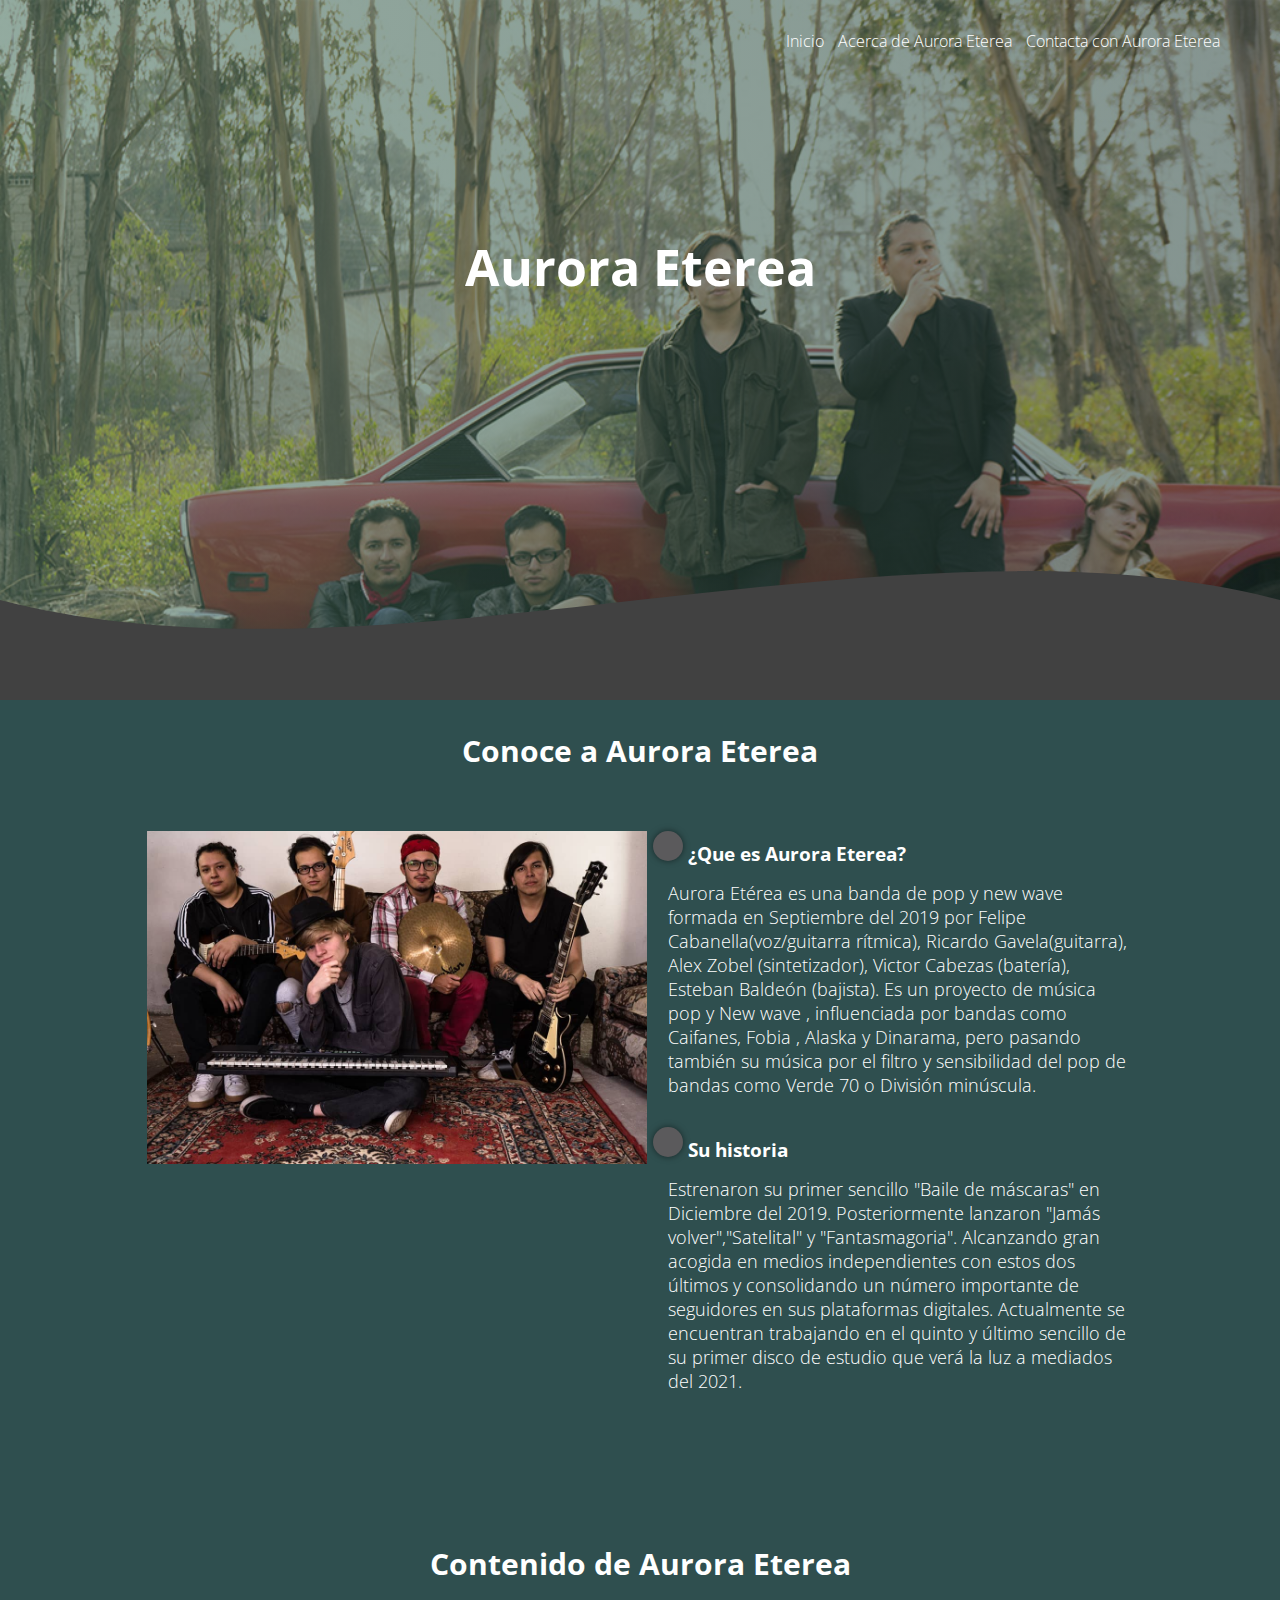
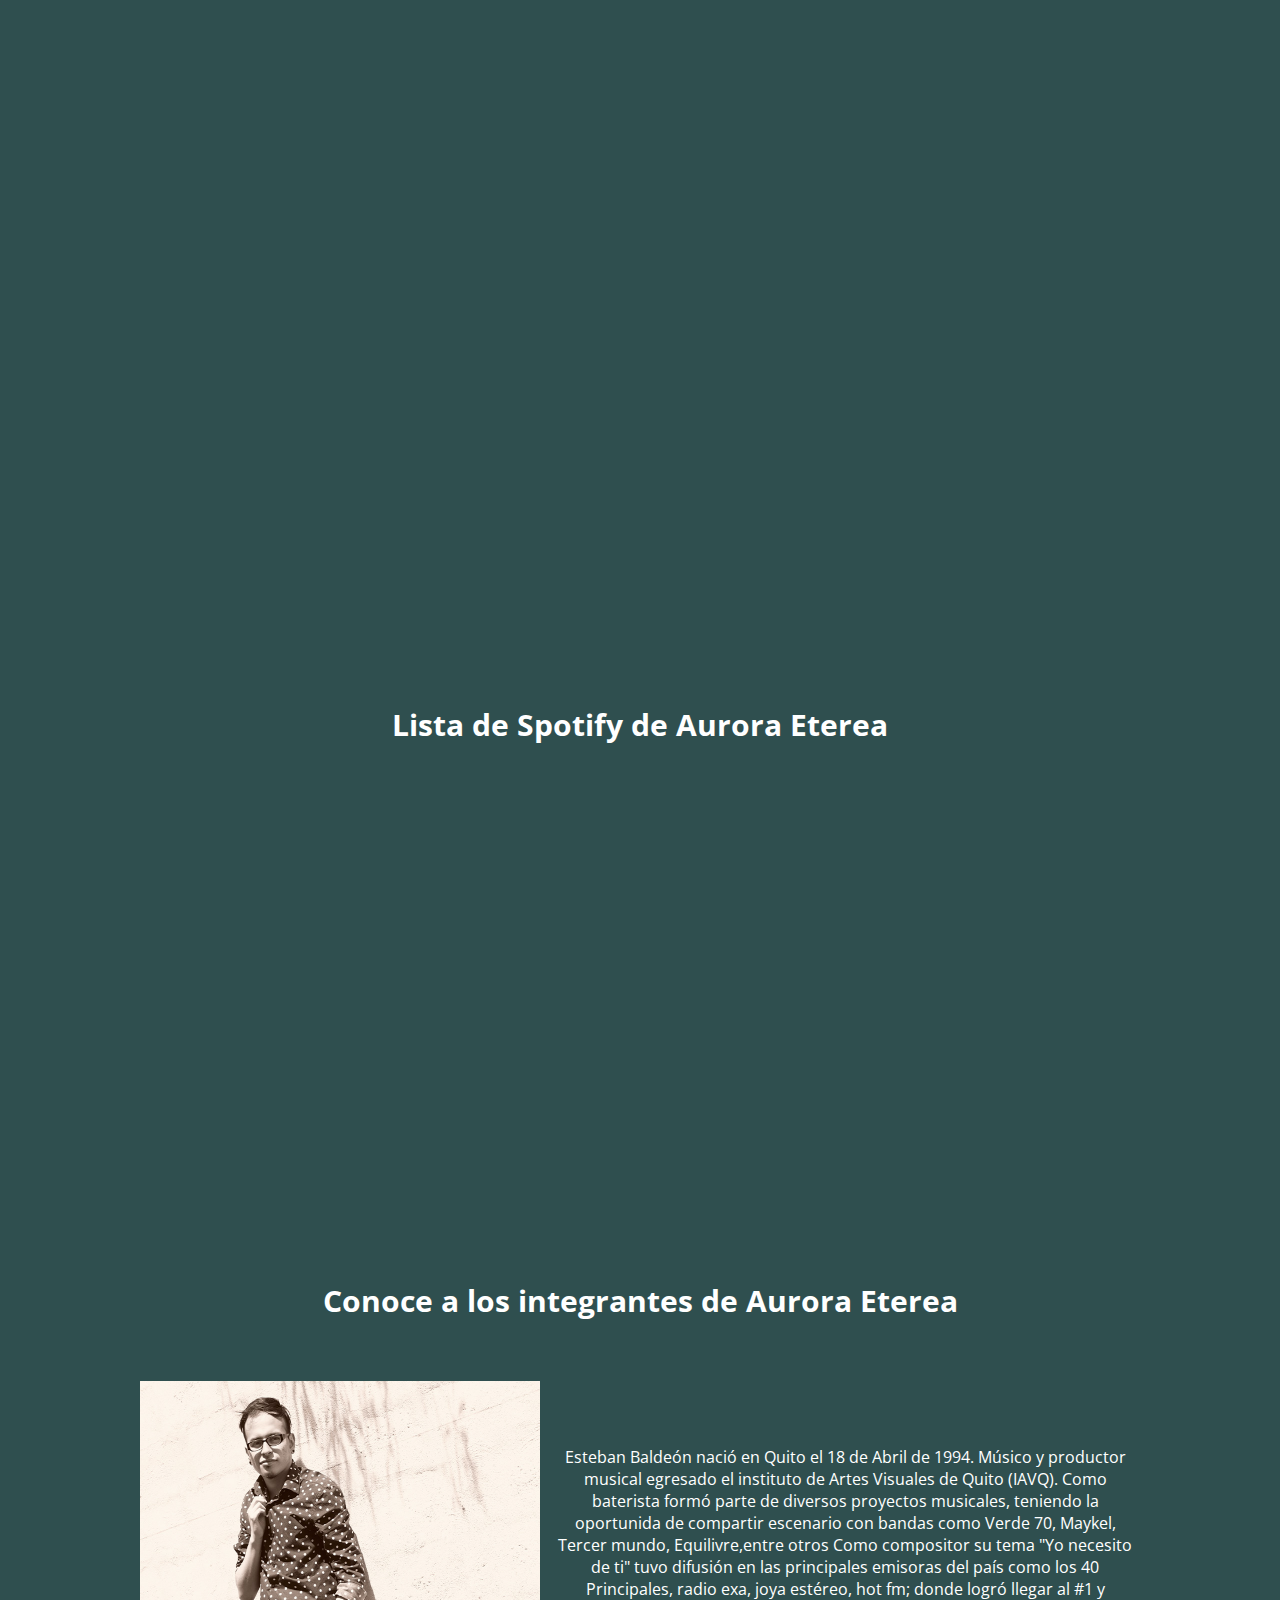
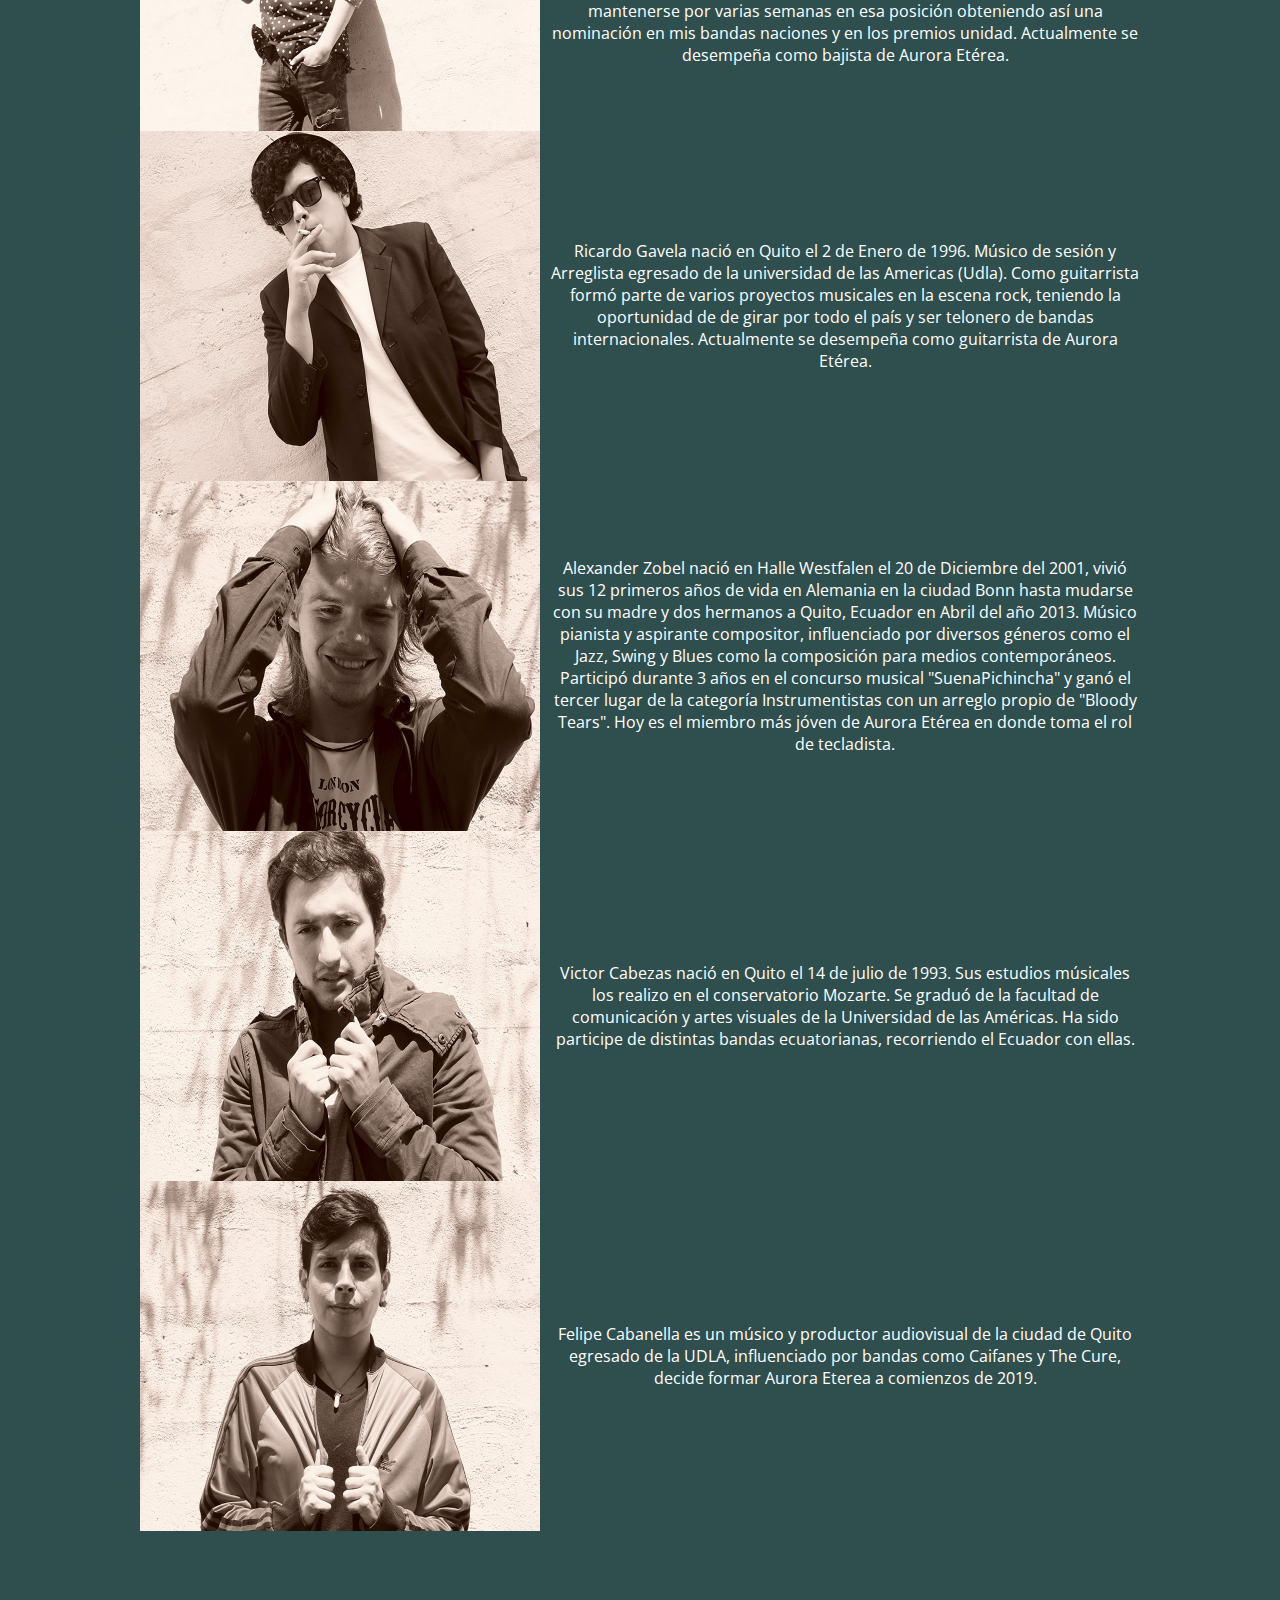
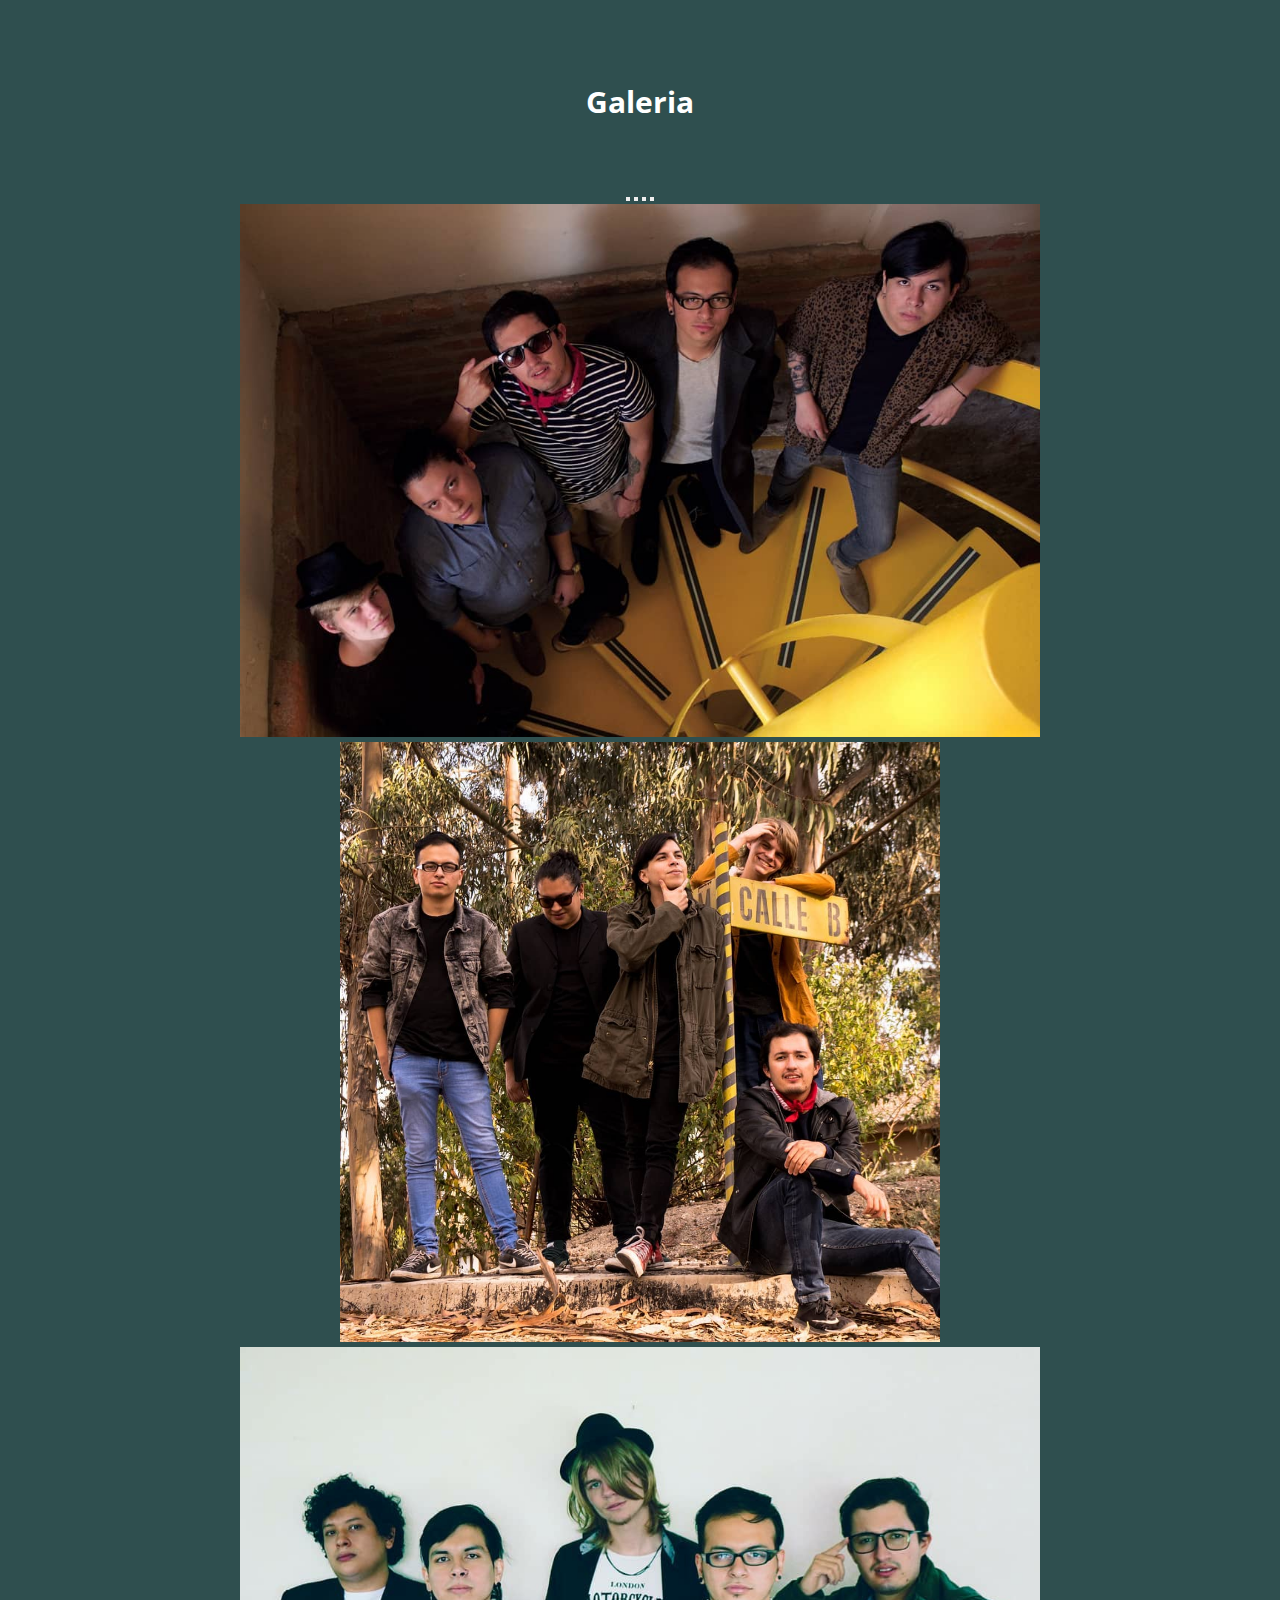
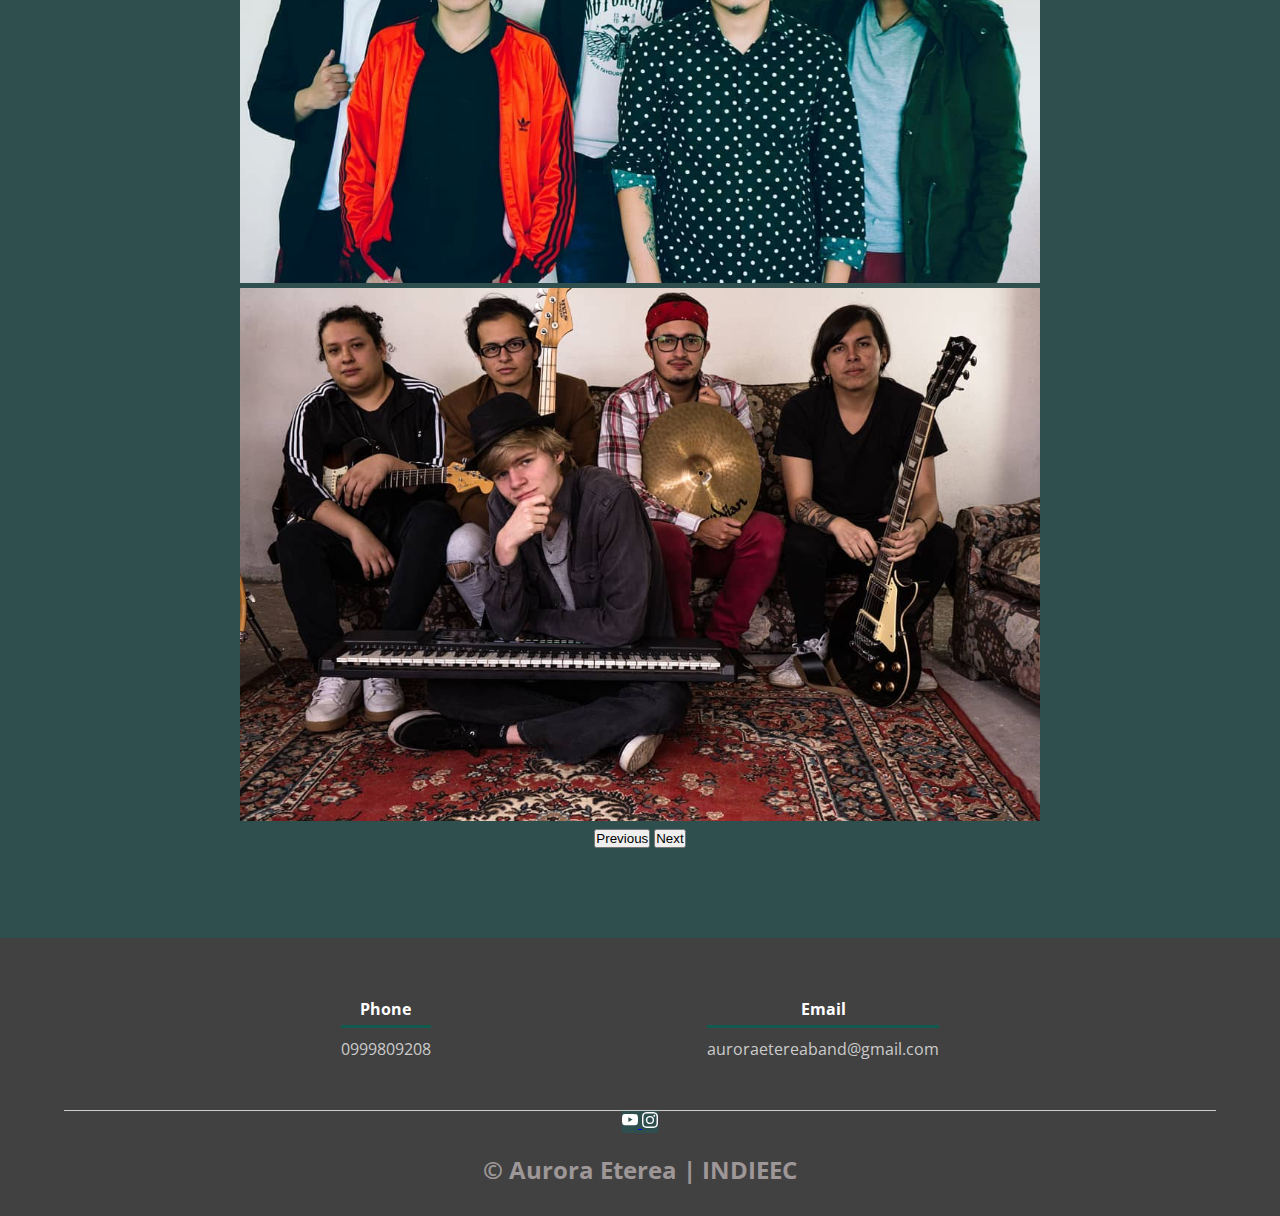
==== commit b58e8753: "d" ====
--- a/training/Página web AuroraEterea/index.html
+++ b/training/Página web AuroraEterea/index.html
@@ -61,8 +61,14 @@
                     
                     </div>
                     <div class="imagen-port">
-                        <iframe width="300" height="315" src="https://www.youtube.com/embed/eLz2HJqDyKE" title="YouTube video player" frameborder="0" allow="accelerometer; autoplay; clipboard-write; encrypted-media; gyroscope; picture-in-picture" allowfullscreen></iframe>
-                    </div>
+                        <iframe width="300" height="315" src="https://www.youtube.com/embed/eLz2HJqDyKE" title="YouTube video player" frameborder="0" allow="accelerometer; autoplay; clipboard-write; encrypted-media; gyroscope; picture-in-picture" allowfullscreen"></iframe>
+                </div>
+                <div class="imagen-port">
+                    
+            </div>
+            <div class="imagen-port">
+                
+        </div>
                 </div>
                 <h2  class="titulo mt-3">Lista de Spotify de Aurora Eterea</h2>
                 <section>
--- a/training/Página web AuroraEterea/css/estilos.css
+++ b/training/Página web AuroraEterea/css/estilos.css
@@ -124,7 +124,6 @@
 .contenido-textos p{
     padding: 0px 0px 30px 15px;
     font-weight: 300;
-    text-align: justify;
 }
 
 /* Galeria */
@@ -146,7 +145,7 @@
     overflow: hidden;
     position: relative;
     cursor: pointer;
-    box-shadow: 0 0 6px 0 rgba(0, 0, 0, .5);
+
 }
 
 .imagen-port > img{
